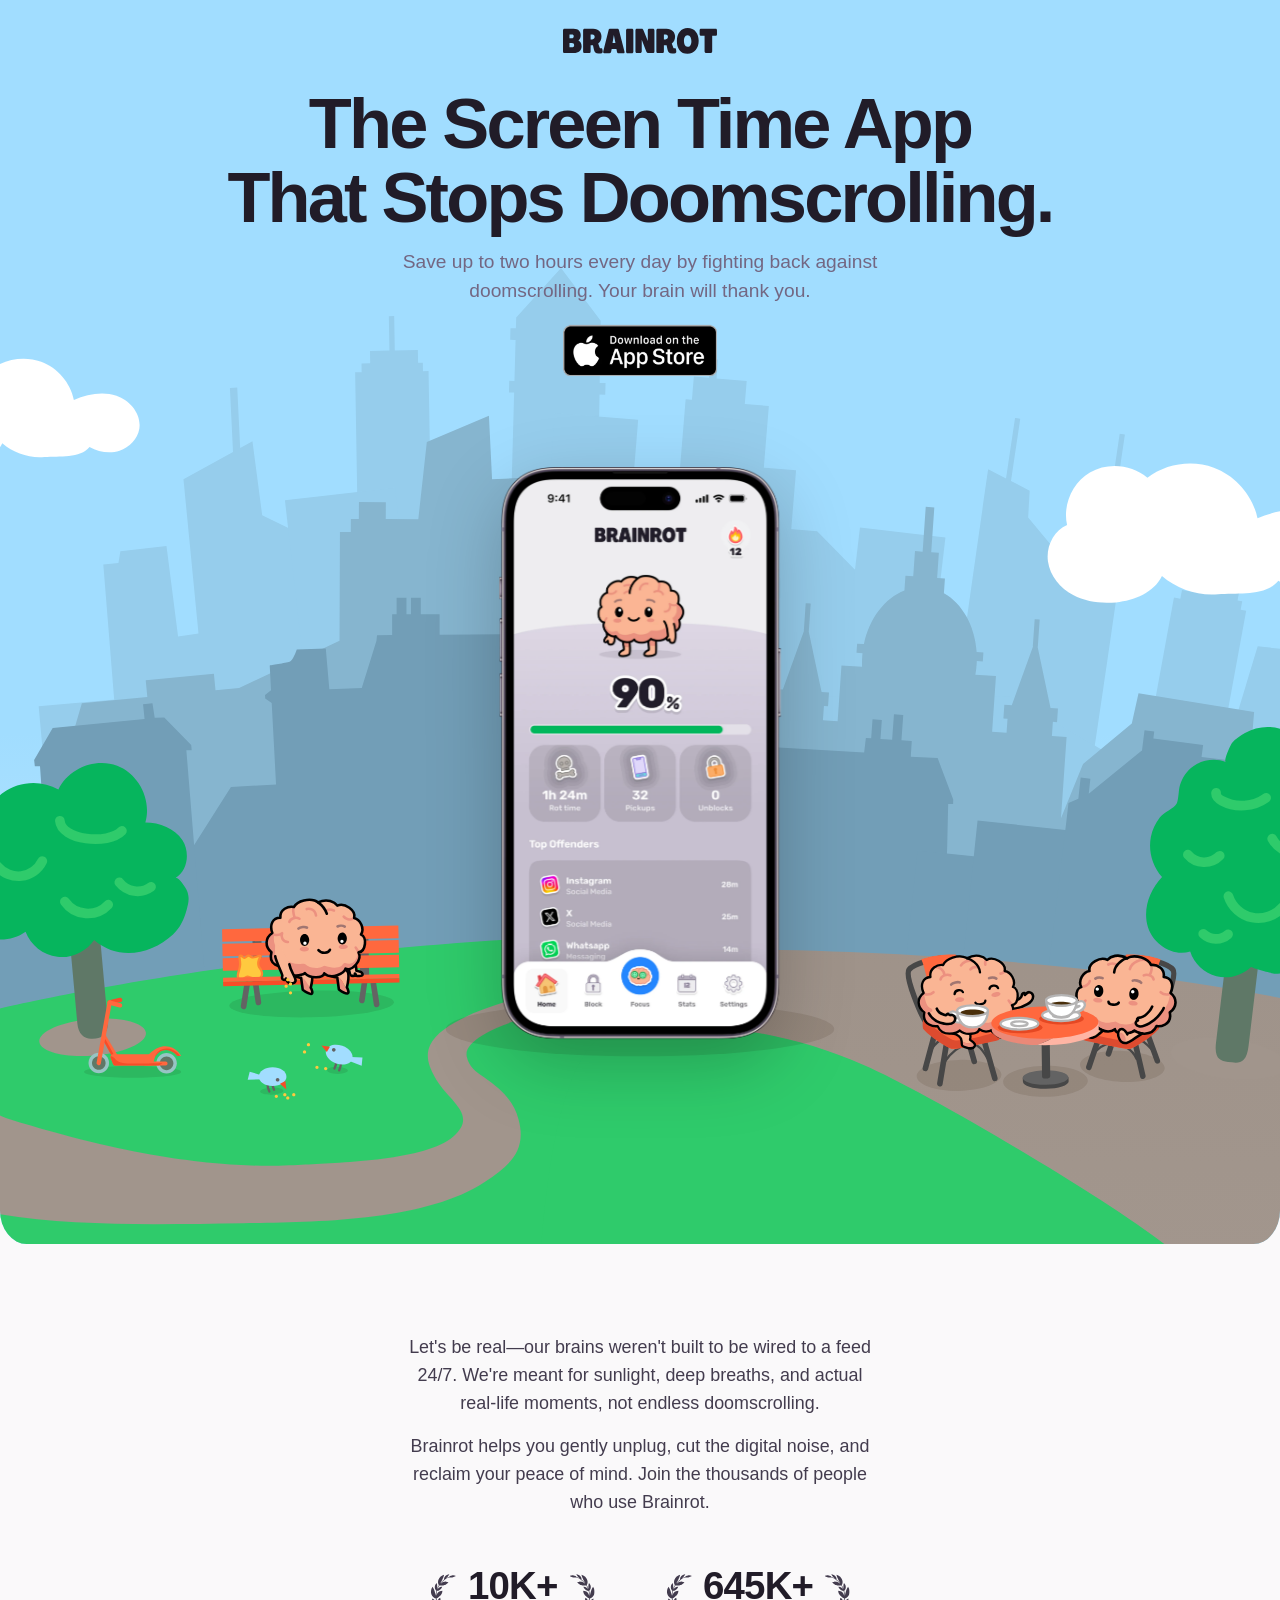
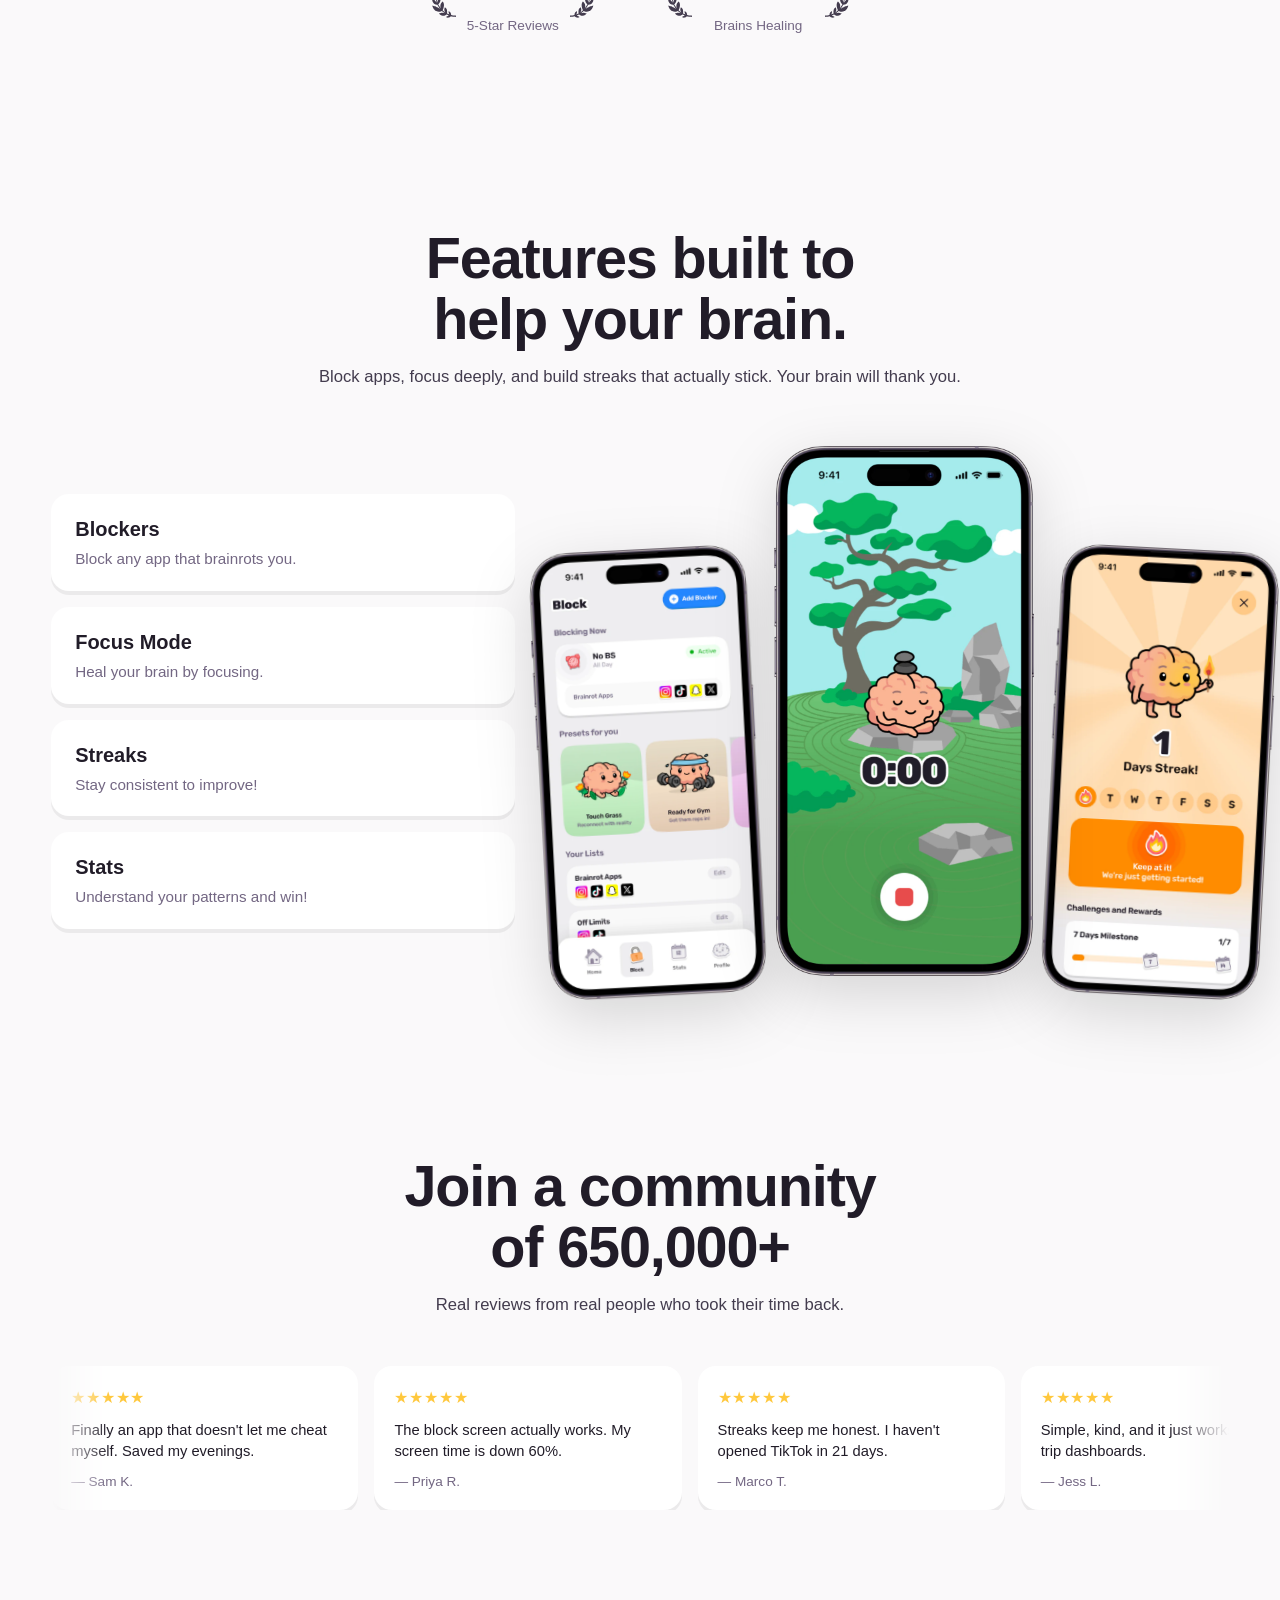
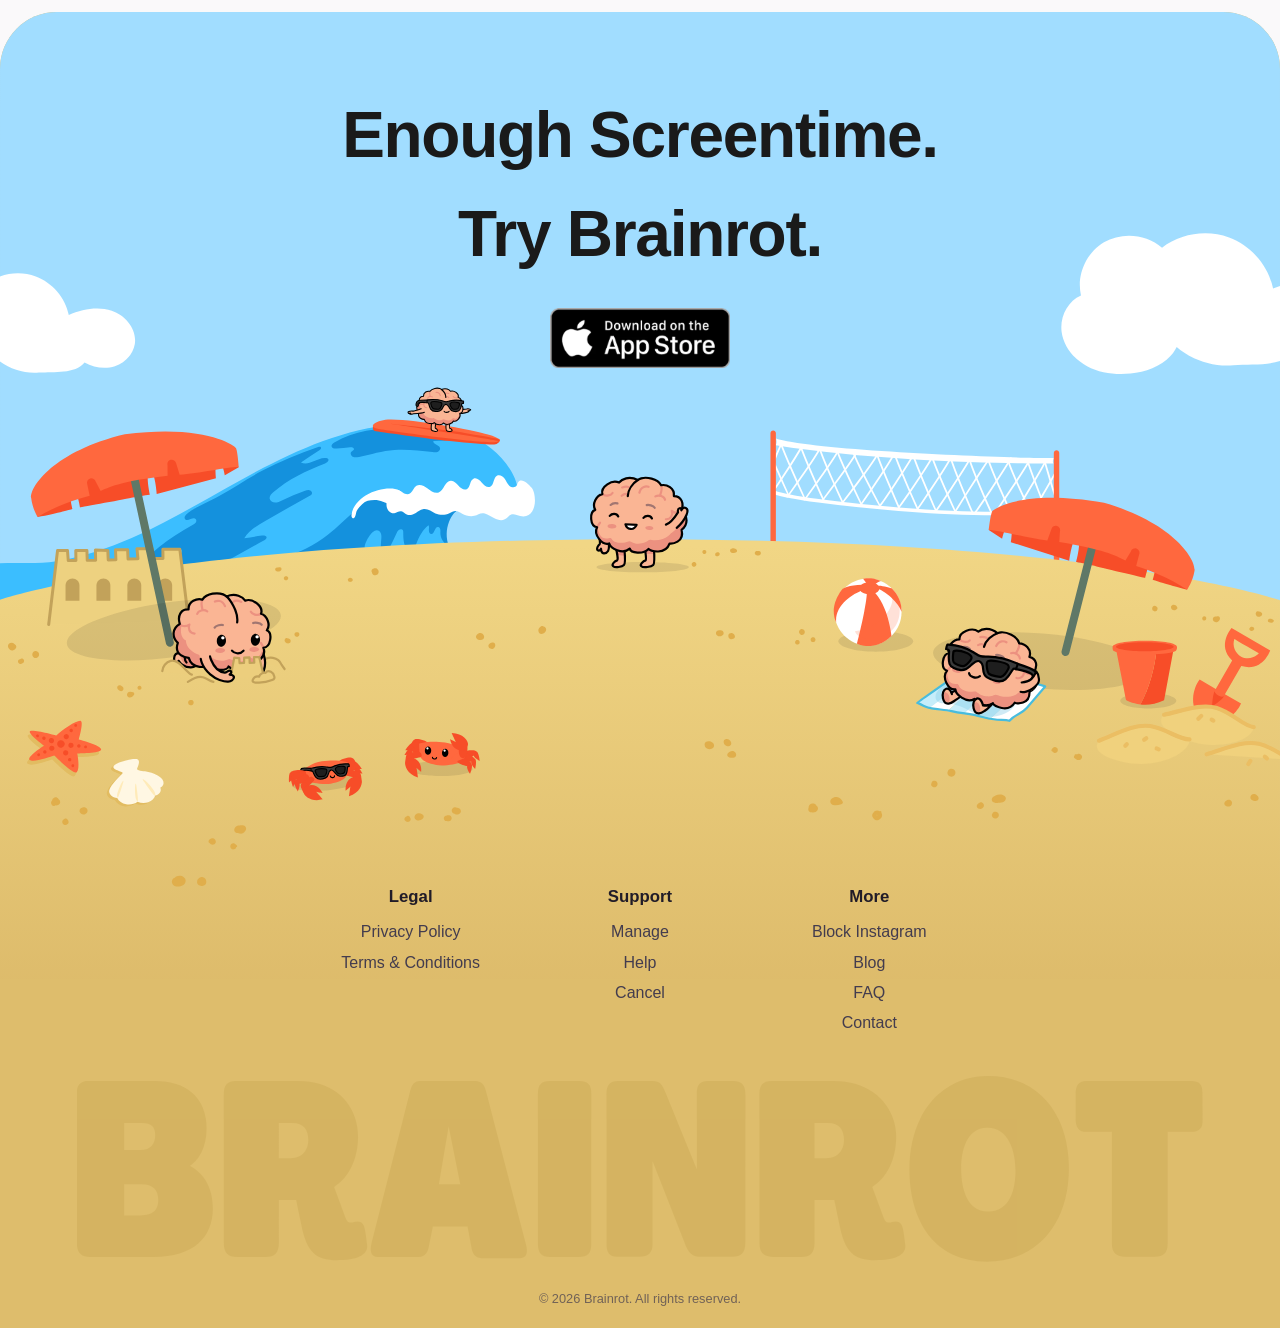
==== index.htm @ 8462e692 "Initial commit: thebrainrotapp.com static site Co-Authored-By: Claude Opus 5.5 <noreply@anthropic.co" ====
﻿<!DOCTYPE html>
<html lang="en">
<head>
    <meta charset="UTF-8">
    <meta name="viewport" content="width=device-width, initial-scale=1.0">
    <title>Brainrot: Screen Time App &amp; App Blocker for iPhone</title>
    <meta name="description" content="Brainrot is an iPhone screen time app and app blocker. Set schedules and daily limits for distracting apps, use focus timers, and stop doomscrolling.">
    <meta name="robots" content="index, follow, max-image-preview:large">

    <!-- favicon -->
    <link rel="icon" type="image/svg+xml" href="images/favicon.svg">
    <link rel="icon" type="image/png" sizes="96x96" href="images/favicon-96x96.png">
    <link rel="apple-touch-icon" href="images/apple-touch-icon.png">

    <!-- open graph / facebook -->
    <meta property="og:type" content="website">
    <meta property="og:url" content="https://thebrainrotapp.com/">
    <meta property="og:site_name" content="Brainrot">
    <meta property="og:title" content="Brainrot: Screen Time App &amp; App Blocker for iPhone">
    <meta property="og:description" content="Brainrot is an iPhone screen time app and app blocker. Set schedules and daily limits for distracting apps, use focus timers, and stop doomscrolling.">
    <meta property="og:image" content="https://thebrainrotapp.com/images/og-image.png">
    <meta property="og:image:width" content="1200">
    <meta property="og:image:height" content="630">
    <meta property="og:image:alt" content="Brainrot screen time app for iPhone">

    <!-- twitter -->
    <meta name="twitter:card" content="summary_large_image">
    <meta name="twitter:title" content="Brainrot: Screen Time App &amp; App Blocker for iPhone">
    <meta name="twitter:description" content="Brainrot is an iPhone screen time app and app blocker. Set schedules and daily limits for distracting apps, use focus timers, and stop doomscrolling.">
    <meta name="twitter:image" content="https://thebrainrotapp.com/images/og-image.png">
    <meta name="twitter:image:alt" content="Brainrot screen time app for iPhone">

    <!-- canonical url -->
    <link rel="canonical" href="index-1.htm">

    <!-- fonts -->
    <link rel="preconnect" href="https://fonts.googleapis.com">
    <link rel="preconnect" href="https://fonts.gstatic.com" crossorigin="">
    <link href="css2?family=Rubik:wght@400;500;600;700;800;900&display=swap" rel="stylesheet">

    <!-- stylesheet -->
    <link rel="stylesheet" href="home.css">

    <!-- structured data -->
    <script type="application/ld+json">
    {
        "@context": "https://schema.org",
        "@graph": [
            {
                "@type": "WebSite",
                "@id": "https://thebrainrotapp.com/#website",
                "url": "https://thebrainrotapp.com/",
                "name": "Brainrot",
                "alternateName": [
                    "Brainrot App",
                    "thebrainrotapp.com"
                ],
                "description": "Brainrot is an iPhone screen time app and app blocker. Set schedules and daily limits for distracting apps, use focus timers, and stop doomscrolling.",
                "publisher": {
                    "@id": "https://thebrainrotapp.com/#organization"
                }
            },
            {
                "@type": "Organization",
                "@id": "https://thebrainrotapp.com/#organization",
                "name": "Brainrot",
                "url": "https://thebrainrotapp.com/",
                "logo": {
                    "@type": "ImageObject",
                    "url": "https://thebrainrotapp.com/images/apple-touch-icon.png",
                    "width": 180,
                    "height": 180
                }
            }
        ]
    }
    </script>

    <!-- Meta Pixel Code -->
    <script>
        !function(f,b,e,v,n,t,s)
        {if(f.fbq)return;n=f.fbq=function(){n.callMethod?
        n.callMethod.apply(n,arguments):n.queue.push(arguments)};
        if(!f._fbq)f._fbq=n;n.push=n;n.loaded=!0;n.version='2.0';
        n.queue=[];t=b.createElement(e);t.async=!0;
        t.src=v;s=b.getElementsByTagName(e)[0];
        s.parentNode.insertBefore(t,s)}(window, document,'script',
        'https://connect.facebook.net/en_US/fbevents.js');
        fbq('init', '908641598390558');
        fbq('track', 'PageView');
    </script>
    <noscript><img height="1" width="1" style="display:none" src="tr?id=908641598390558&ev=PageView&noscript=1"></noscript>
    <!-- End Meta Pixel Code -->
</head>
<body>

    <!-- HERO -->
    <section class="hero">
        <picture class="hero-bg" aria-hidden="true">
            <source media="(max-width: 700px)" srcset="images/hero-scene-mobile.svg">
            <img src="images/hero-scene.svg" alt="">
        </picture>

        <nav class="site-nav">
            <a href="index-1.htm" class="brand" aria-label="Brainrot home">
                <img src="images/brainrot-logo.svg" alt="Brainrot">
            </a>
        </nav>

        <div class="hero-inner">
            <h1 class="hero-title">
                <span>The Screen Time App</span>
                <span>That Stops Doomscrolling.</span>
            </h1>
            <p class="hero-sub">Save up to two hours every day by fighting back against doomscrolling. Your brain will thank you.</p>
            <a href="https://apps.apple.com/us/app/brainrot-screen-time-control/id6744338972" class="hero-cta">
                <img src="images/app-store-badge.webp" alt="Download on the App Store">
            </a>
        </div>
        <img class="hero-phone" src="images/phone-hero.webp" width="1200" height="2443" loading="eager" fetchpriority="high" alt="Brainrot app showing a focus timer">
    </section>

    <!-- ABOUT + STATS -->
    <section class="about">
        <div class="about-copy reveal">
            <p>Let's be real&mdash;our brains weren't built to be wired to a feed 24/7. We're meant for sunlight, deep breaths, and actual real-life moments, not endless doomscrolling.</p>
            <p>Brainrot helps you gently unplug, cut the digital noise, and reclaim your peace of mind. Join the thousands of people who use Brainrot.</p>
        </div>
        <div class="stats reveal">
            <div class="stat">
                <div class="stat-num">10K+</div>
                <div class="stat-label">5-Star Reviews</div>
            </div>
            <div class="stat">
                <div class="stat-num">650K+</div>
                <div class="stat-label">Brains Healing</div>
            </div>
        </div>
    </section>

    <!-- FEATURES -->
    <section class="features">
        <div class="features-head reveal">
            <h2>Features built to<br>help your brain.</h2>
            <p>Block apps, focus deeply, and build streaks that actually stick. Your brain will thank you.</p>
        </div>

        <div class="features-body">
            <ul class="feature-list">
                <li class="feature-item reveal">
                    <h3>Blockers</h3>
                    <p>Block any app that brainrots you.</p>
                </li>
                <li class="feature-item reveal">
                    <h3>Focus Mode</h3>
                    <p>Heal your brain by focusing.</p>
                </li>
                <li class="feature-item reveal">
                    <h3>Streaks</h3>
                    <p>Stay consistent to improve!</p>
                </li>
                <li class="feature-item reveal">
                    <h3>Stats</h3>
                    <p>Understand your patterns and win!</p>
                </li>
            </ul>

            <div class="feature-phones reveal">
                <img class="phone phone-1" src="images/phone-feature-1.webp" width="660" height="1344" loading="lazy" decoding="async" fetchpriority="low" alt="Brainrot app blocker screen">
                <img class="phone phone-2" src="images/phone-feature-2.webp" width="780" height="1593" loading="lazy" decoding="async" fetchpriority="low" alt="Brainrot focus mode screen">
                <img class="phone phone-3" src="images/phone-feature-3.webp" width="660" height="1348" loading="lazy" decoding="async" fetchpriority="low" alt="Brainrot stats screen">
            </div>
        </div>
    </section>

    <!-- TESTIMONIALS -->
    <section class="testimonials">
        <div class="testimonials-head reveal">
            <h2>Join a community<br>of 650,000+</h2>
            <p>Real reviews from real people who took their time back.</p>
        </div>

        <div class="testimonials-row reveal">
            <div class="marquee-track">
                <div class="marquee-group">
                    <article class="review">
                        <div class="stars">★★★★★</div>
                        <p>Finally an app that doesn't let me cheat myself. Saved my evenings.</p>
                        <div class="reviewer">— Sam K.</div>
                    </article>
                    <article class="review">
                        <div class="stars">★★★★★</div>
                        <p>The block screen actually works. My screen time is down 60%.</p>
                        <div class="reviewer">— Priya R.</div>
                    </article>
                    <article class="review">
                        <div class="stars">★★★★★</div>
                        <p>Streaks keep me honest. I haven't opened TikTok in 21 days.</p>
                        <div class="reviewer">— Marco T.</div>
                    </article>
                    <article class="review">
                        <div class="stars">★★★★★</div>
                        <p>Simple, kind, and it just works. No guilt-trip dashboards.</p>
                        <div class="reviewer">— Jess L.</div>
                    </article>
                    <article class="review">
                        <div class="stars">★★★★★</div>
                        <p>My brain feels quieter. Worth every cent.</p>
                        <div class="reviewer">— Devon A.</div>
                    </article>
                </div>
            </div>
        </div>
    </section>

    <!-- CTA + FOOTER (overlaid on the beach) -->
    <section class="cta">
        <picture class="cta-bg" aria-hidden="true">
            <source media="(max-width: 700px)" srcset="images/beach-scene-mobile.svg">
            <img src="images/beach-scene.svg" alt="">
        </picture>

        <div class="cta-inner reveal">
            <h2><span>Enough Screentime.</span><span>Try Brainrot.</span></h2>
            <a href="https://apps.apple.com/us/app/brainrot-screen-time-control/id6744338972" class="cta-button">
                <img src="images/app-store-badge.webp" alt="Download on the App Store">
            </a>
        </div>

        <div class="footer-cols">
            <div class="footer-col">
                <h4>Legal</h4>
                <a href="privacy.html">Privacy Policy</a>
                <a href="terms.html">Terms &amp; Conditions</a>
            </div>
            <div class="footer-col">
                <h4>Support</h4>
                <a href="manage.html">Manage</a>
                <a href="help.html">Help</a>
                <a href="cancel.html">Cancel</a>
            </div>
            <div class="footer-col">
                <h4>More</h4>
                <a href="block-instagram-on-iphone.html">Block Instagram</a>
                <a href="blog.html">Blog</a>
                <a href="faq.html">FAQ</a>
                <a href="contact.html">Contact</a>
            </div>
        </div>

        <img class="cta-wordmark" src="images/brainrot-wordmark.svg" alt="Brainrot">
        <p class="copyright">&copy; 2026 Brainrot. All rights reserved.</p>
    </section>

    <script src="script.js"></script>
    <script async="" src="latest.js"></script>
    <script async="" src="auto-events.js"></script>
</body>
</html>
---- home.css ----
/* ---------- tokens ---------- */
:root {
    --brand-blue: #2486FF;
    --dark: #211C28;
    --gray-1: #EEEDF0;
    --gray-7: #8F859C;
    --gray-8: #736783;
    --gray-9: #433C4E;
    --gray-0: #FAF9FA;
    --white: #FFFFFF;
    --grass: #7BC85B;
    --cream: #FFF6E5;
    --sky: #90DFFF;

    --max: 1440px;
    --pad: clamp(20px, 4vw, 60px);
}

/* ---------- reset ---------- */
*,
*::before,
*::after { box-sizing: border-box; margin: 0; padding: 0; }

html { -webkit-text-size-adjust: 100%; }

html, body {
    width: 100%;
    overflow-x: clip;
    /* stop the rubber-band overscroll that exposes white/background above and below */
    overscroll-behavior: none;
}


/* solid sky-blue background — shows in both top and bottom overscroll */
html { background: #90DFFF; }

body {
    font-family: 'Rubik', -apple-system, BlinkMacSystemFont, 'Segoe UI', sans-serif;
    color: var(--dark);
    /* matches .about so the area showing through hero's rounded corners blends */
    background: var(--gray-0);
    line-height: 1.5;
    -webkit-font-smoothing: antialiased;
}

picture { display: block; }

img { display: block; max-width: 100%; height: auto; }
a { color: inherit; text-decoration: none; }
button { font: inherit; cursor: pointer; }

/* ---------- HERO ----------
   Desktop: aspect-ratio matches the scene SVG so the whole illustration
   is visible naturally. Content + phone sit in absolute layers on top.
   Mobile: media query below switches to flow stacking.
   The SVG has its own rounded bottom corners baked in (radius ~30/38px
   on the 1440x1556 source), so the .hero border-radius is matched in % so
   it scales with the viewport and aligns with the SVG curve — no blue ring. */
.hero {
    position: relative;
    width: 100%;
    aspect-ratio: 1440 / 1400;
    background: var(--sky);
    overflow: hidden;
    border-radius: 0 0 2.08% 2.08% / 0 0 2.71% 2.71%;
}

.hero-bg {
    position: absolute;
    inset: 0;
    pointer-events: none;
    user-select: none;
}
.hero-bg img {
    display: block;
    width: 100%;
    height: 100%;
    object-fit: cover;
    object-position: center bottom;
}

.site-nav {
    position: absolute;
    top: 0; left: 0; right: 0;
    z-index: 5;
    padding: clamp(1rem, 2.2vw, 2rem) var(--pad);
    display: flex;
    justify-content: center;
}

.brand { transition: opacity .2s; }
.brand:hover { opacity: .8; }
.brand img { height: clamp(18px, 2vw, 28px); width: auto; display: block; }

.hero-inner {
    position: absolute;
    top: 7%;
    left: 0;
    right: 0;
    z-index: 3;
    display: flex;
    flex-direction: column;
    align-items: center;
    text-align: center;
    padding: 0 1.5rem;
}

.hero-title {
    font-weight: 800;
    font-size: clamp(1.75rem, 5.5vw, 4.5rem);
    line-height: 1.05;
    letter-spacing: -0.04em;
    color: var(--dark);
}
.hero-title span { display: block; }

.hero-sub {
    margin-top: clamp(0.5rem, 1vw, 1rem);
    font-size: clamp(0.95rem, 1.5vw, 1.35rem);
    font-weight: 400;
    color: var(--gray-8);
    /* narrow enough that "...by fighting back" wraps before "doomscrolling" */
    max-width: min(32rem, calc(100vw - 2.5rem));
    overflow-wrap: anywhere;
    word-break: break-word;
}

.hero-cta {
    margin-top: clamp(0.75rem, 1.5vw, 1.5rem);
    display: inline-block;
    transition: transform .25s cubic-bezier(.34, 1.56, .64, 1);
}
.hero-cta:hover { transform: translateY(-3px) scale(1.04); }
.hero-cta:active { transform: translateY(-1px) scale(0.97); }
.hero-cta img { height: clamp(36px, 4vw, 56px); width: auto; display: block; }

/* Phone centered horizontally; bottom-anchored so its base sits on the
   shadow regardless of phone size. Shadow is 229px from the SVG bottom
   (out of 1556) → bottom: 229/1400 ≈ 16.4% of the cropped hero. */
.hero-phone {
    position: absolute;
    left: 50%;
    bottom: 16.4%;
    /* translateZ(0) + backface-visibility promote this to its own GPU layer so
       the drop-shadow is transformed (not re-rasterized) during pinch-zoom —
       without it mobile browsers flash/tear the SVG filter region as a hard box */
    transform: translateX(-50%) translateZ(0);
    backface-visibility: hidden;
    -webkit-backface-visibility: hidden;
    width: 22%;
    max-width: 380px;
    height: auto;
    z-index: 2;
    filter: drop-shadow(0 24px 36px rgba(0,0,0,0.22));
}

/* wordmark overlaid on beach scene (faded watermark behind footer links) */
.cta-wordmark {
    position: absolute;
    left: 50%;
    bottom: 5%;
    width: 88%;
    max-width: 1200px;
    transform: translateX(-50%);
    z-index: 2;
    pointer-events: none;
    user-select: none;
}

/* ---------- ABOUT + STATS ---------- */
.about {
    background: var(--gray-0);
    padding: clamp(3.5rem, 7vw, 6rem) var(--pad);
    text-align: center;
    color: var(--dark);
    position: relative;
}

.about-copy {
    max-width: 30rem;
    margin: 0 auto;
    font-size: clamp(1.1rem, 1.4vw, 1.3rem);
    font-weight: 400;
    line-height: 1.55;
    color: var(--gray-9);
}

.about-copy p + p {
    margin-top: 1rem;
}

.stats {
    display: flex;
    justify-content: center;
    gap: clamp(2.5rem, 6vw, 4.5rem);
    margin-top: 2.5rem;
}

.stat {
    position: relative;
    padding: 0 2.25rem;
}

/* laurel-wreath ornaments around each stat */
.stat::before,
.stat::after {
    content: "";
    position: absolute;
    top: 50%;
    width: 1.6rem;
    height: 2.75rem;
    background-image: url("images/laurel.svg");
    background-repeat: no-repeat;
    background-size: contain;
    background-position: center;
}
.stat::before {
    left: 0;
    transform: translateY(-50%);
}
.stat::after {
    right: 0;
    transform: translateY(-50%) scaleX(-1);
}

.stat-num {
    font-size: clamp(1.75rem, 3vw, 2.5rem);
    font-weight: 700;
    letter-spacing: -0.02em;
    color: var(--dark);
    /* keep digit widths constant so the JS count-up doesn't jitter */
    font-variant-numeric: tabular-nums;
}

.stat-label {
    font-size: 0.85rem;
    font-weight: 500;
    color: var(--gray-8);
    margin-top: 0.1rem;
}

/* ---------- FEATURES ---------- */
.features {
    background: var(--gray-0);
    padding: clamp(4rem, 8vw, 7rem) var(--pad);
}

.features-head {
    text-align: center;
    max-width: 48rem;
    margin: 0 auto 3.5rem;
}

.features-head h2 {
    font-size: clamp(2rem, 4.5vw, 3.75rem);
    font-weight: 800;
    line-height: 1.05;
    letter-spacing: -0.02em;
}

.features-head p {
    margin-top: 1rem;
    font-size: clamp(1rem, 1.3vw, 1.15rem);
    color: var(--gray-9);
}

.features-body {
    max-width: 1200px;
    margin: 0 auto;
    display: grid;
    grid-template-columns: 1fr 1.4fr;
    gap: clamp(2rem, 5vw, 4rem);
    align-items: center;
}

.feature-list {
    list-style: none;
    display: flex;
    flex-direction: column;
    gap: 1rem;
}

.feature-item {
    background: var(--white);
    border-radius: 18px;
    padding: 1.25rem 1.5rem;
    box-shadow: 0 4px 0 rgba(0,0,0,0.06);
    transition: transform .2s, box-shadow .2s;
}
.feature-item:hover {
    transform: translateY(-4px);
    box-shadow: 0 9px 0 rgba(0,0,0,0.08);
}

.feature-item h3 {
    font-size: 1.25rem;
    font-weight: 700;
    color: var(--dark);
}

.feature-item p {
    margin-top: 0.25rem;
    color: var(--gray-8);
    font-size: 0.95rem;
}

.feature-phones {
    position: relative;
    display: flex;
    justify-content: center;
    align-items: flex-end;
    gap: 1rem;
}

.feature-phones .phone {
    width: clamp(110px, 18vw, 220px);
    height: auto;
    filter: drop-shadow(0 18px 30px rgba(0,0,0,0.15));
}

.feature-phones .phone-1 {
    z-index: 2;
    transform: translateY(20px) rotate(-3deg);
}
.feature-phones .phone-2 {
    z-index: 3;
    width: clamp(140px, 22vw, 260px);
}
.feature-phones .phone-3 {
    z-index: 2;
    transform: translateY(20px) rotate(3deg);
}

/* ---------- TESTIMONIALS ---------- */
.testimonials {
    background: var(--gray-0);
    padding: clamp(3rem, 6vw, 5rem) var(--pad) clamp(4rem, 8vw, 7rem);
}

.testimonials-head {
    text-align: center;
    max-width: 48rem;
    margin: 0 auto 3rem;
}

.testimonials-head h2 {
    font-size: clamp(2rem, 4.5vw, 3.75rem);
    font-weight: 800;
    line-height: 1.05;
    letter-spacing: -0.02em;
}

.testimonials-head p {
    margin-top: 1rem;
    color: var(--gray-9);
    font-size: clamp(1rem, 1.3vw, 1.15rem);
}

/* Reviews scroll in an infinite marquee. The track holds two identical
   groups (the second is cloned by script.js) and slides -50% per loop,
   which equals exactly one group width — a seamless wrap. Without JS
   there's no clone and no animation: a static row, edges faded. */
.testimonials-row {
    max-width: 1300px;
    margin: 0 auto;
    overflow: hidden;
    -webkit-mask-image: linear-gradient(90deg, transparent, #000 5%, #000 95%, transparent);
    mask-image: linear-gradient(90deg, transparent, #000 5%, #000 95%, transparent);
}

.marquee-track {
    display: flex;
    width: max-content;
}
.js .marquee-track { animation: marquee 45s linear infinite; }
.testimonials-row:hover .marquee-track { animation-play-state: paused; }

.marquee-group {
    display: flex;
    gap: 1rem;
    padding-right: 1rem; /* keeps card spacing consistent across the loop seam */
}

@keyframes marquee {
    to { transform: translateX(-50%); }
}

.review {
    background: var(--white);
    border-radius: 18px;
    padding: 1.25rem 1.25rem 1.1rem;
    box-shadow: 0 4px 0 rgba(0,0,0,0.06);
    display: flex;
    flex-direction: column;
    gap: 0.6rem;
    flex: 0 0 clamp(240px, 24vw, 320px);
    overflow-wrap: anywhere;
    transition: transform .2s, box-shadow .2s;
}
.review:hover {
    transform: translateY(-4px);
    box-shadow: 0 9px 0 rgba(0,0,0,0.08);
}

.stars {
    color: #FFC83D;
    font-size: 1rem;
    letter-spacing: 0.05em;
}

.review p {
    color: var(--dark);
    font-size: 0.92rem;
    line-height: 1.45;
    flex: 1;
}

.reviewer {
    font-size: 0.85rem;
    color: var(--gray-8);
    font-weight: 500;
}

/* ---------- CTA + FOOTER (overlaid on beach) ----------
   The beach-scene.svg is 1440x2458 — too tall. We crop only the BOTTOM
   half by using a shorter aspect-ratio + object-position: top.
   The SVG has rounded top corners baked in (radius ~64px on 1440 wide),
   so the .cta border-radius matches in % to align cleanly with the SVG. */
.cta {
    position: relative;
    width: 100%;
    aspect-ratio: 1440 / 1480;
    overflow: hidden;
    background: var(--gray-0);
    border-radius: 4.44% 4.44% 0 0 / 4.32% 4.32% 0 0;
}

.cta-bg {
    position: absolute;
    inset: 0;
    pointer-events: none;
    user-select: none;
}
.cta-bg img {
    display: block;
    width: 100%;
    height: 100%;
    object-fit: cover;
    object-position: center top;
}

.cta-inner {
    position: absolute;
    inset: 0;
    z-index: 2;
    display: flex;
    flex-direction: column;
    align-items: center;
    text-align: center;
    padding-top: clamp(3rem, 7vw, 6rem);
}

.cta-inner h2 {
    font-size: clamp(2rem, 5vw, 4rem);
    font-weight: 800;
    line-height: 1.05;
    letter-spacing: -0.02em;
    color: #1a1a1a;
}
.cta-inner h2 span { display: block; }
.cta-inner h2 span + span { margin-top: 0.5em; }

.cta-button {
    margin-top: 2.5rem;
    display: inline-block;
    transition: transform .25s cubic-bezier(.34, 1.56, .64, 1);
}
.cta-button:hover { transform: translateY(-3px) scale(1.04); }
.cta-button:active { transform: translateY(-1px) scale(0.97); }
.cta-button img { height: 60px; width: auto; }

/* ---------- FOOTER LINKS OVERLAID ON BEACH ---------- */
.footer-cols {
    position: absolute;
    z-index: 3;
    left: 50%;
    bottom: 22%;
    transform: translateX(-50%);
    display: grid;
    grid-template-columns: repeat(3, minmax(140px, 1fr));
    gap: clamp(1.5rem, 4vw, 3rem);
    width: 92%;
    max-width: 640px;
    text-align: center;
    justify-items: center;
}

.footer-col h4 {
    font-size: 1.05rem;
    font-weight: 800;
    color: var(--dark);
    margin-bottom: 0.5rem;
}

.footer-col a {
    display: block;
    color: var(--gray-9);
    font-size: 1rem;
    padding: 0.2rem 0;
    transition: color .15s;
}
.footer-col a:hover { color: var(--dark); }

.copyright {
    position: absolute;
    z-index: 3;
    left: 0;
    right: 0;
    bottom: 1.25rem;
    text-align: center;
    color: var(--gray-9);
    font-size: 0.8rem;
    opacity: 0.7;
}

/* ---------- RESPONSIVE ---------- */
@media (max-width: 700px) {
    /* mobile uses hero-scene-mobile.svg (390x962). Match its aspect so the
       scene shows fully without cropping. Phone is positioned absolutely
       over the SVG's shadow at (195, 854) → left 50%, bottom 11.2%. */
    .hero {
        aspect-ratio: 390 / 962;
        min-height: 0;
        max-height: none;
        padding: 0;
        border-radius: 0 0 5% 5% / 0 0 2% 2%;
    }

    /* mobile-specific sizing: scale steeper with viewport for proper proportion */
    .site-nav { padding: clamp(1.75rem, 8vw, 3rem) var(--pad) 0; }
    .brand img { height: clamp(22px, 5.5vw, 32px); }

    .hero-inner {
        position: absolute;
        top: clamp(5.75rem, 23vw, 8.5rem);
        left: 0;
        right: 0;
        padding: 0 1.25rem;
    }

    .hero-title {
        font-size: clamp(1.3rem, 6.8vw, 2.25rem);
        line-height: 1.1;
    }
    .hero-title span + span { margin-top: 0.05em; }

    .hero-sub {
        font-size: clamp(0.9rem, 3.6vw, 1.2rem);
        line-height: 1.4;
        margin-top: clamp(1rem, 5vw, 1.75rem);
        max-width: 100%;
    }

    .hero-cta {
        margin-top: clamp(1.5rem, 6.5vw, 2.25rem);
    }
    .hero-cta img { height: clamp(46px, 12.5vw, 56px); }

    .hero-phone {
        position: absolute;
        top: auto;
        left: 50%;
        bottom: 11.2%;
        /* keep the GPU-layer promotion (see base rule) — this transform
           overrides the base one, so translateZ(0) must be repeated here */
        transform: translateX(-50%) translateZ(0);
        margin: 0;
        width: 62%;
        min-width: 0;
        max-width: none;
        z-index: 2;
    }

    .features-body {
        grid-template-columns: 1fr;
        gap: 2.5rem;
    }

    .feature-phones .phone { width: 28vw; }
    .feature-phones .phone-2 { width: 34vw; }

    .review { flex-basis: min(72vw, 280px); }

    /* mobile CTA: the new beach-scene-mobile.svg is 390x1133, already
       framed for the device width — no zoom, no shifting needed. Section
       aspect matches the SVG so it fills naturally. */
    .cta {
        aspect-ratio: 390 / 1133;
        padding: 4rem 1.5rem 1rem;
        display: flex;
        flex-direction: column;
        align-items: center;
        text-align: center;
        min-height: 0;
        border-radius: 28px 28px 0 0;
    }
    .cta-bg img {
        width: 100%;
        height: 100%;
        max-width: none;
        position: static;
        object-fit: cover;
        object-position: center;
        transform: none;
    }

    .cta-inner {
        position: static;
        padding-top: 0;
    }

    /* footer cols sit ABOVE the crabs (tune `top` to slide up/down).
       Wordmark + copyright are pinned to the bottom (below the crabs). */
    .footer-cols {
        position: absolute;
        top: 62%;
        left: 50%;
        transform: translateX(-50%);
        grid-template-columns: 1fr 1fr 1fr;
        gap: 0.5rem 1rem;
        margin-top: 0;
        text-align: left;
        justify-items: start;
        width: 92%;
        max-width: 520px;
    }
    .footer-col {
        text-align: left;
    }
    .footer-col h4 {
        font-size: 1.1rem;
        margin-bottom: 0.6rem;
    }
    .footer-col a {
        font-size: 1rem;
        padding: 0.3rem 0;
    }

    .cta-wordmark {
        position: absolute;
        bottom: 3.5%;
        left: 50%;
        transform: translateX(-50%);
        margin: 0;
        padding: 0 1.5rem;
        width: 100%;
    }
    .copyright {
        position: absolute;
        bottom: 1.25%;
        left: 0;
        right: 0;
        margin: 0;
    }
}

@media (max-width: 560px) {
    /* hero stays controlled by the 700px breakpoint above — no overrides here.
       Sizes scale proportionally via clamp() at all widths. */

    .stats { gap: 2rem; }

    .feature-phones { gap: 0.5rem; }
    .feature-phones .phone { width: 30vw; }
    .feature-phones .phone-2 { width: 36vw; }

    .cta-inner h2 { font-size: 2.2rem; }

    .footer-cols {
        grid-template-columns: 1fr 1fr 1fr;
        gap: 1rem;
        text-align: center;
    }
}

@media (max-width: 480px) {
    .hero-title {
        font-size: clamp(1.4rem, 8vw, 2.4rem);
        line-height: 1.08;
    }

    .hero-sub {
        margin-top: clamp(0.75rem, 3.5vw, 1rem);
    }

    .hero-cta {
        margin-top: clamp(1rem, 4.5vw, 1.25rem);
    }

    .hero-phone { width: 59%; }
}

/* ---------- MOTION ----------
   All entrance/float effects animate the standalone `translate` property,
   never `transform` — the phones and CTAs use `transform` for positioning
   (centering, rotation poses), and the two compose instead of clashing. */

/* hero entrance: copy is staggered while the phone begins immediately */
@keyframes rise-in {
    from { opacity: 0; translate: 0 22px; }
}
@keyframes hero-phone-in {
    from { opacity: 0; translate: 0 70px; }
}

@media (prefers-reduced-motion: no-preference) {
    .hero-title { animation: rise-in .7s cubic-bezier(.22, 1, .36, 1) both; }
    .hero-sub   { animation: rise-in .7s cubic-bezier(.22, 1, .36, 1) .12s both; }
    .hero-cta   { animation: rise-in .7s cubic-bezier(.22, 1, .36, 1) .24s both; }
    .hero-phone { animation: hero-phone-in .7s cubic-bezier(.22, 1, .36, 1) both; }

    /* feature phones bob gently, out of phase so they feel independent */
    .feature-phones .phone { animation: float 5.5s ease-in-out infinite; }
    .feature-phones .phone-1 { animation-delay: .9s; }
    .feature-phones .phone-3 { animation-delay: 1.8s; }
}

@keyframes float {
    0%, 100% { translate: 0 0; }
    50%      { translate: 0 -10px; }
}

/* scroll reveal: elements with .reveal fade/slide in when they enter the
   viewport (script.js adds .is-visible). Hidden state only applies under
   html.js, so content stays visible if scripts don't run. transform and
   box-shadow are included in the transition list because this rule outranks
   the per-element ones (.feature-item, .review) and would otherwise kill
   their hover transitions. */
.js .reveal {
    opacity: 0;
    translate: 0 26px;
    transition:
        opacity .7s ease var(--reveal-delay, 0s),
        translate .7s cubic-bezier(.22, 1, .36, 1) var(--reveal-delay, 0s),
        transform .2s,
        box-shadow .2s;
}
.js .reveal.is-visible {
    opacity: 1;
    translate: none;
}

/* stagger the feature cards; phones land just after the list */
.feature-list .feature-item:nth-child(2) { --reveal-delay: .08s; }
.feature-list .feature-item:nth-child(3) { --reveal-delay: .16s; }
.feature-list .feature-item:nth-child(4) { --reveal-delay: .24s; }
.feature-phones.reveal { --reveal-delay: .15s; }

@media (prefers-reduced-motion: reduce) {
    .js .reveal {
        opacity: 1;
        translate: none;
        transition: transform .2s, box-shadow .2s;
    }
    .js .marquee-track { animation: none; }
}
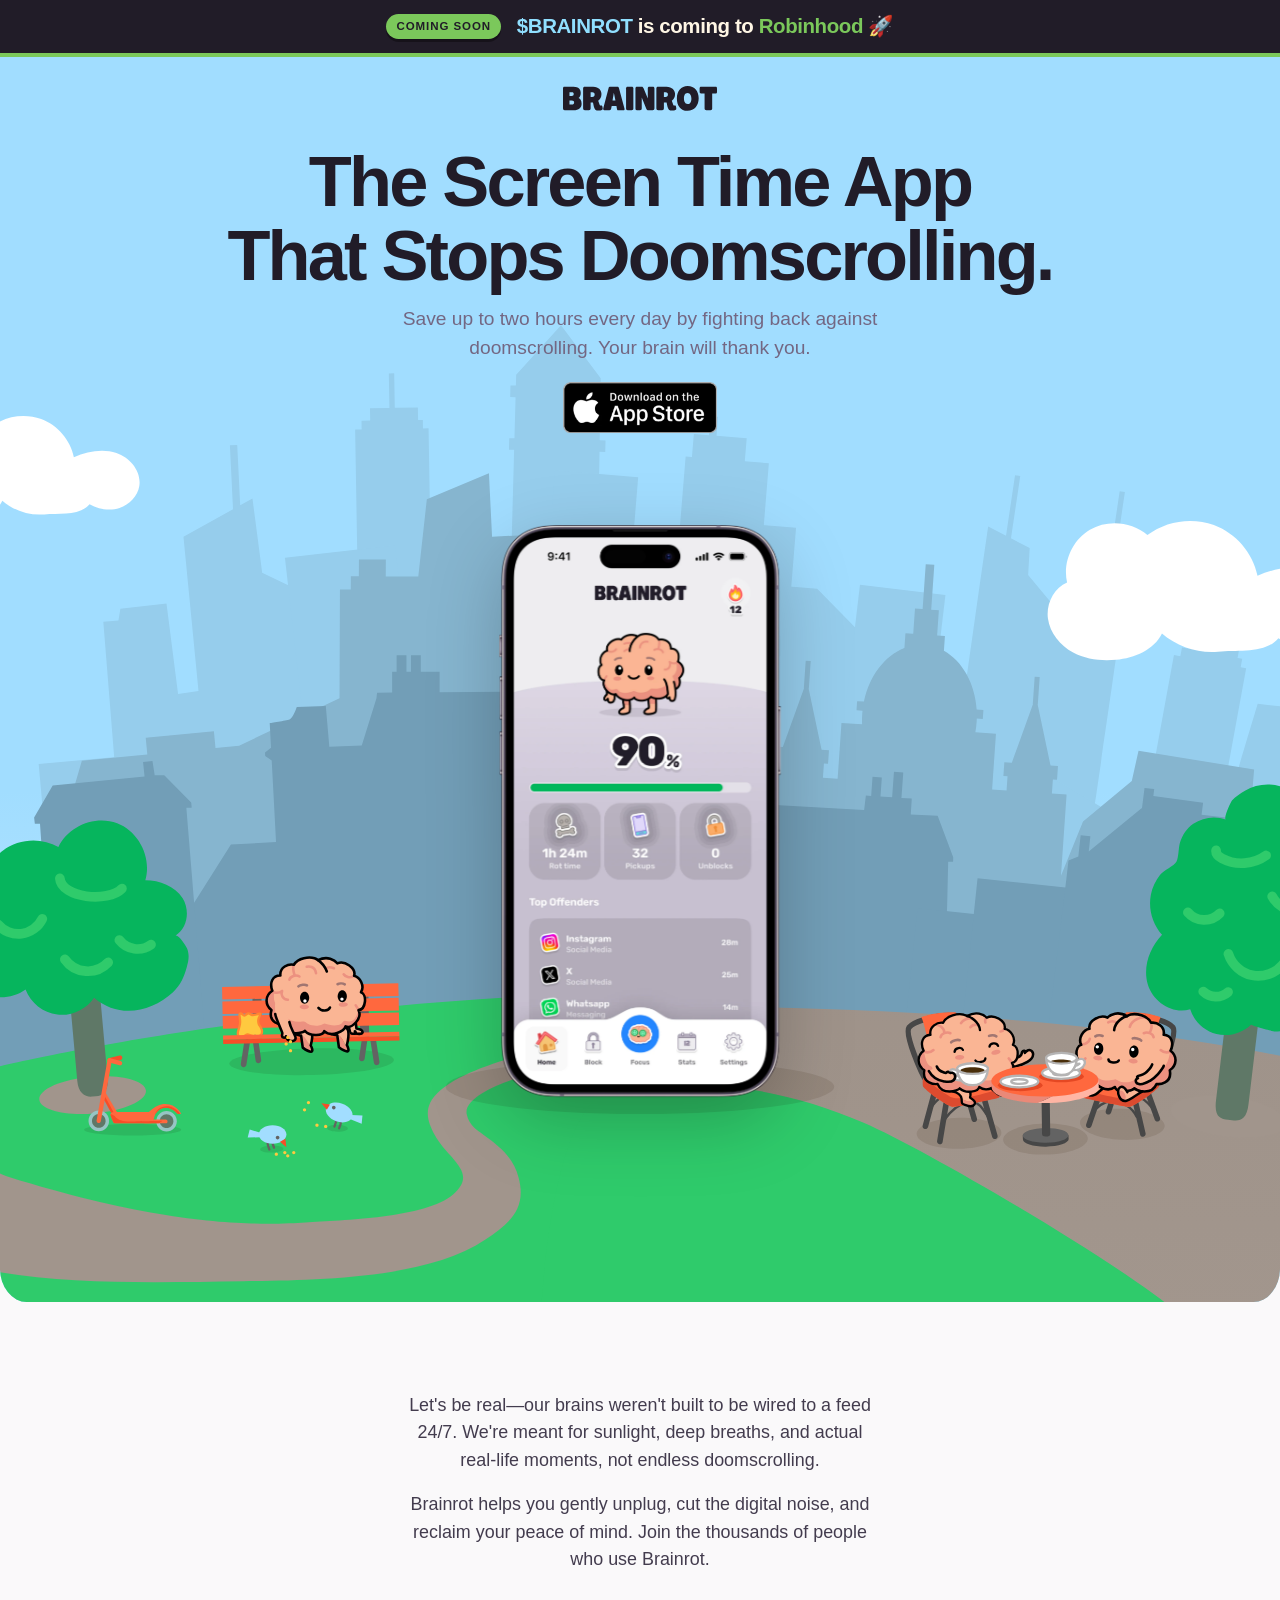
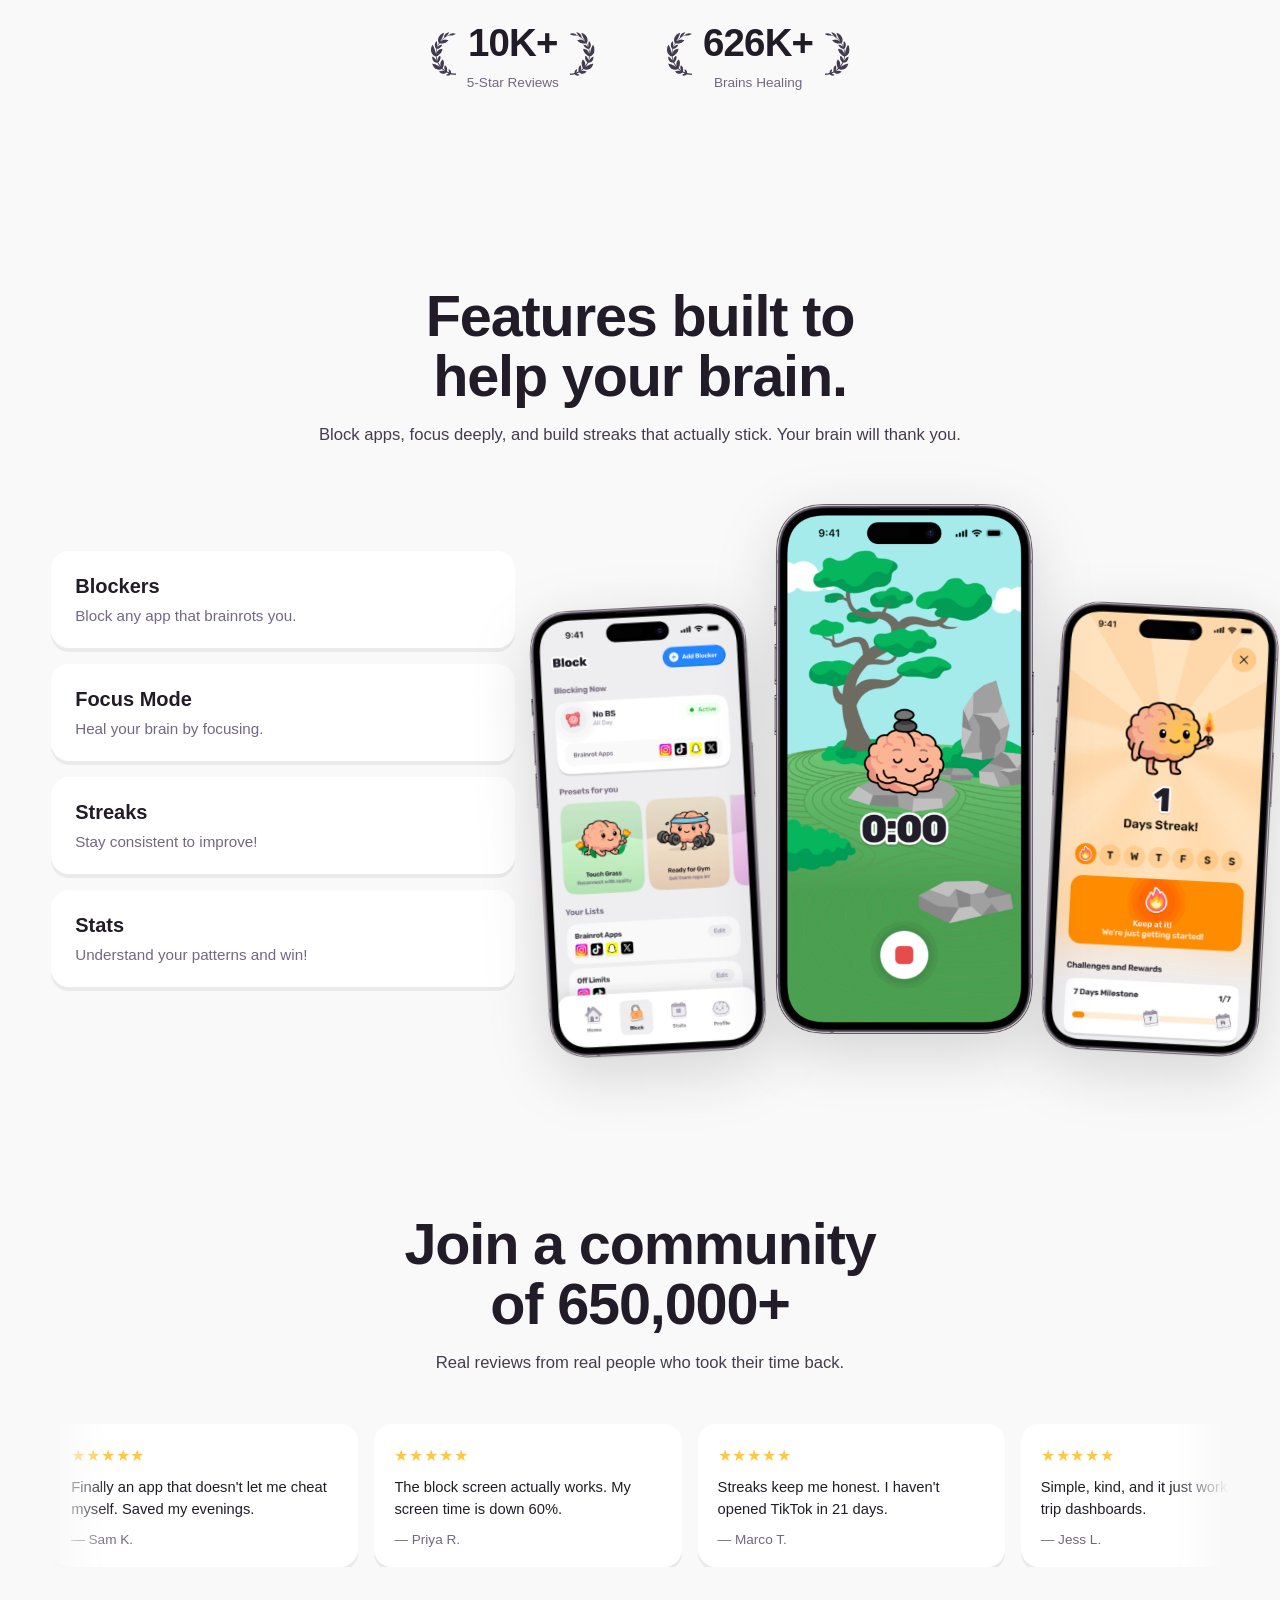
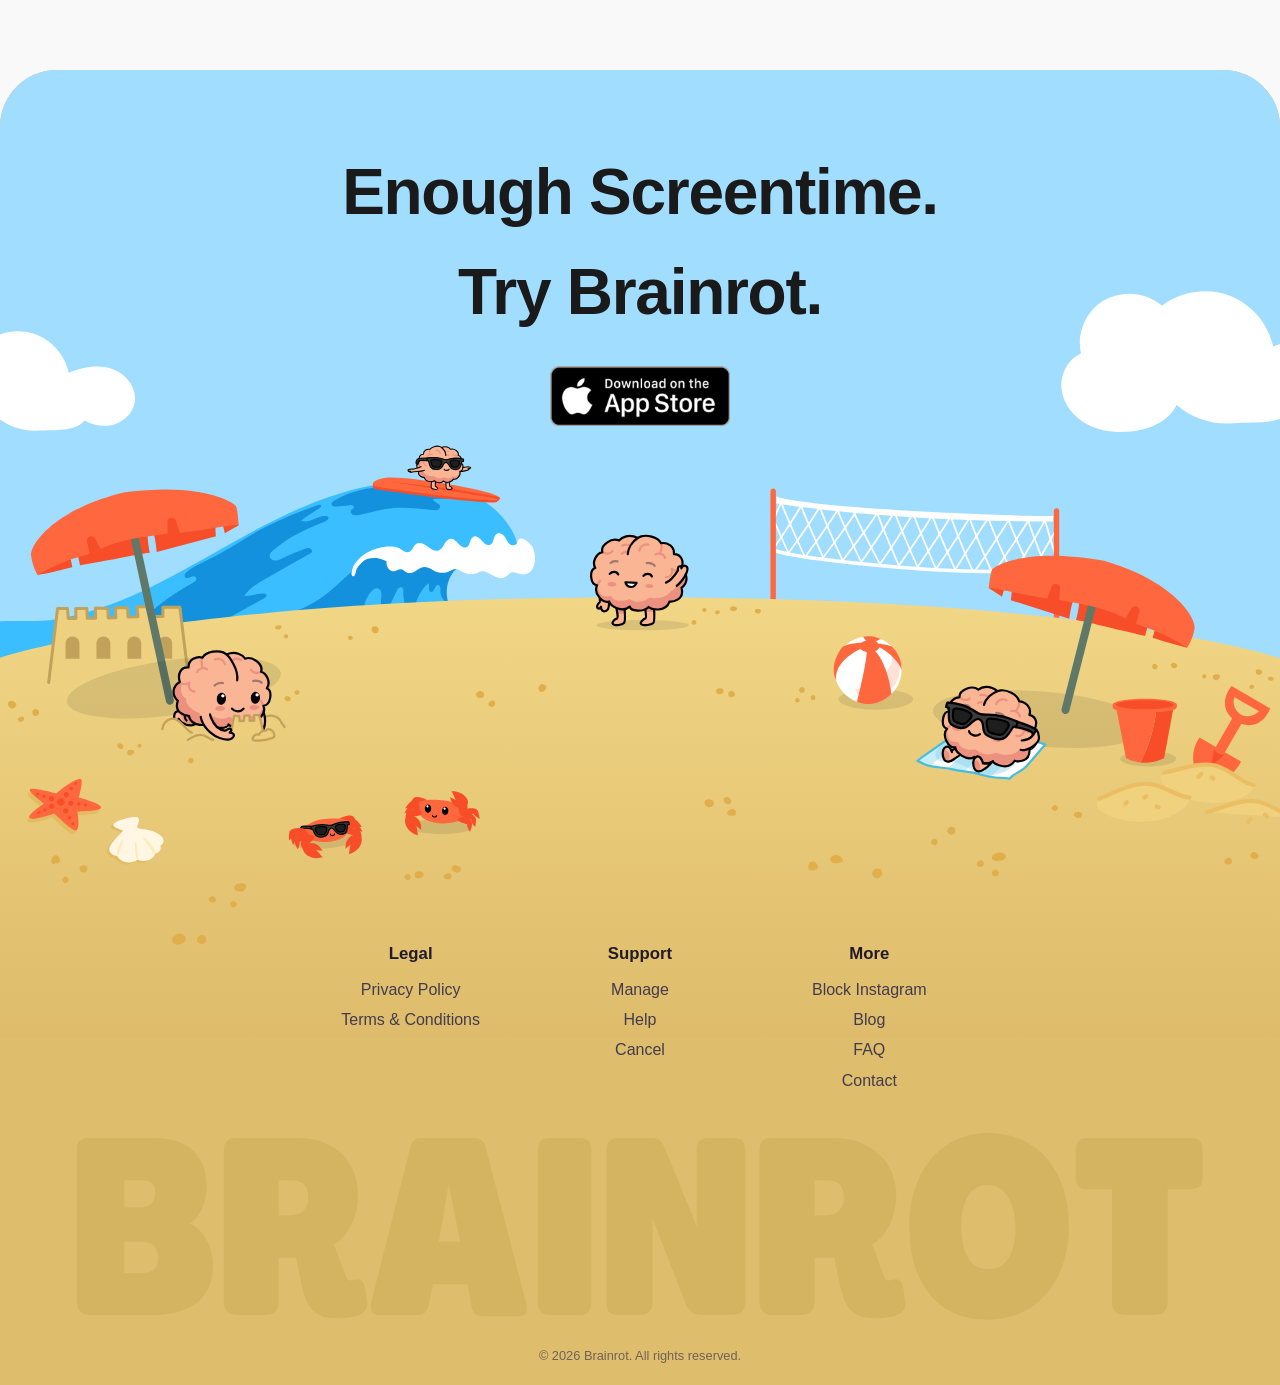
==== commit 85c7290a: "Add $BRAINROT coming to Robinhood banner Co-Authored-By: Claude Opus 5.5 <noreply@anthropic.com>" ====
--- a/index.htm
+++ b/index.htm
@@ -94,6 +94,12 @@
 </head>
 <body>
 
+    <!-- ROBINHOOD ANNOUNCEMENT -->
+    <div class="rh-banner" role="banner">
+        <span class="rh-banner-pill">Coming soon</span>
+        <span class="rh-banner-text"><span class="rh-banner-ticker">$BRAINROT</span> is coming to <span class="rh-banner-rh">Robinhood</span> 🚀</span>
+    </div>
+
     <!-- HERO -->
     <section class="hero">
         <picture class="hero-bg" aria-hidden="true">
--- a/home.css
+++ b/home.css
@@ -764,3 +764,49 @@
     }
     .js .marquee-track { animation: none; }
 }
+
+/* ── $BRAINROT x Robinhood announcement banner ── */
+.rh-banner {
+    position: relative;
+    z-index: 10;
+    background: var(--dark);
+    color: var(--cream);
+    font-family: 'Rubik', -apple-system, BlinkMacSystemFont, 'Segoe UI', sans-serif;
+    padding: clamp(0.6rem, 1.1vw, 0.9rem) var(--pad);
+    display: flex;
+    align-items: center;
+    justify-content: center;
+    gap: clamp(0.5rem, 1.2vw, 1rem);
+    flex-wrap: wrap;
+    text-align: center;
+    border-bottom: 4px solid var(--grass);
+}
+.rh-banner-pill {
+    display: inline-block;
+    background: var(--grass);
+    color: var(--dark);
+    font-weight: 800;
+    font-size: clamp(0.65rem, 0.9vw, 0.8rem);
+    letter-spacing: 0.08em;
+    text-transform: uppercase;
+    padding: 0.35em 0.9em;
+    border-radius: 999px;
+    box-shadow: 0 3px 0 rgba(0,0,0,0.35);
+    animation: rh-bounce 2.4s cubic-bezier(.34, 1.56, .64, 1) infinite;
+}
+.rh-banner-text {
+    font-weight: 800;
+    font-size: clamp(0.95rem, 1.6vw, 1.35rem);
+    letter-spacing: -0.02em;
+    line-height: 1.2;
+}
+.rh-banner-ticker { color: var(--sky); }
+.rh-banner-rh { color: var(--grass); }
+@keyframes rh-bounce {
+    0%, 70%, 100% { transform: translateY(0); }
+    80% { transform: translateY(-4px) scale(1.06); }
+    90% { transform: translateY(1px) scale(0.98); }
+}
+@media (prefers-reduced-motion: reduce) {
+    .rh-banner-pill { animation: none; }
+}
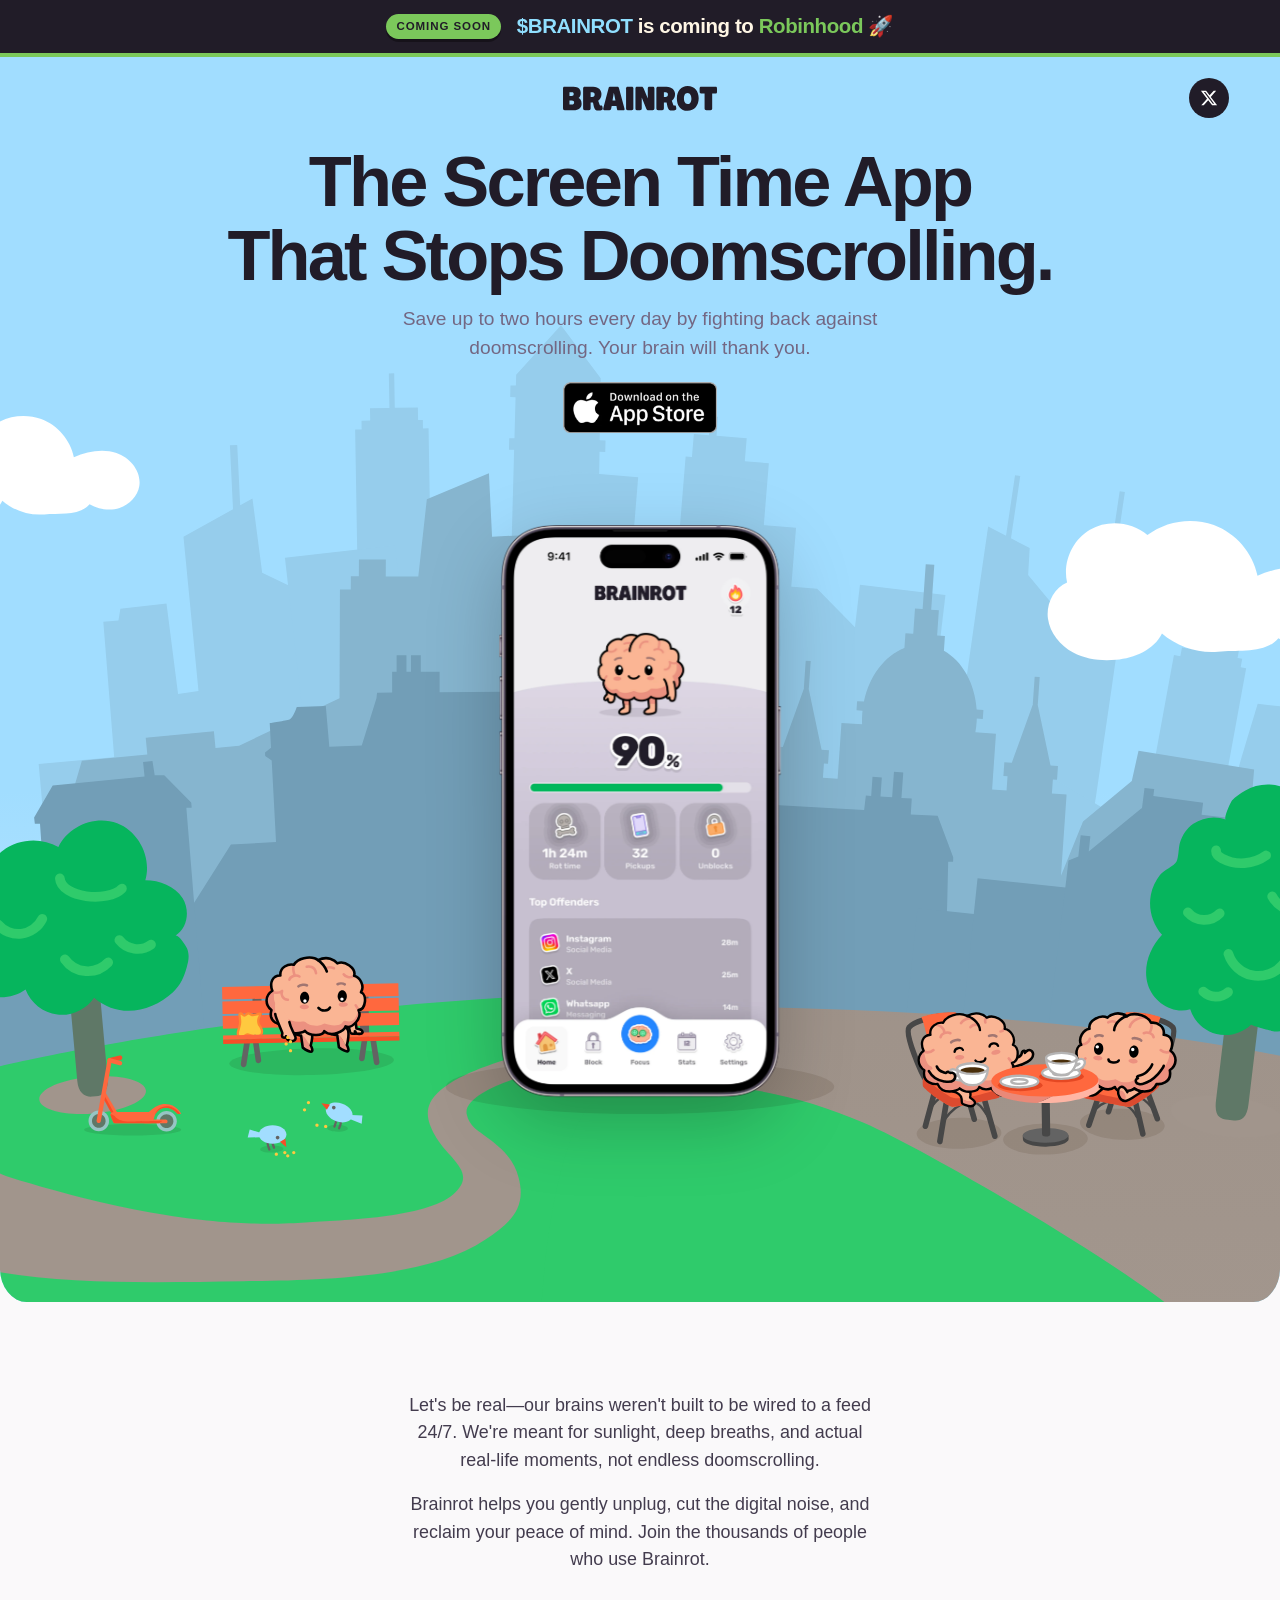
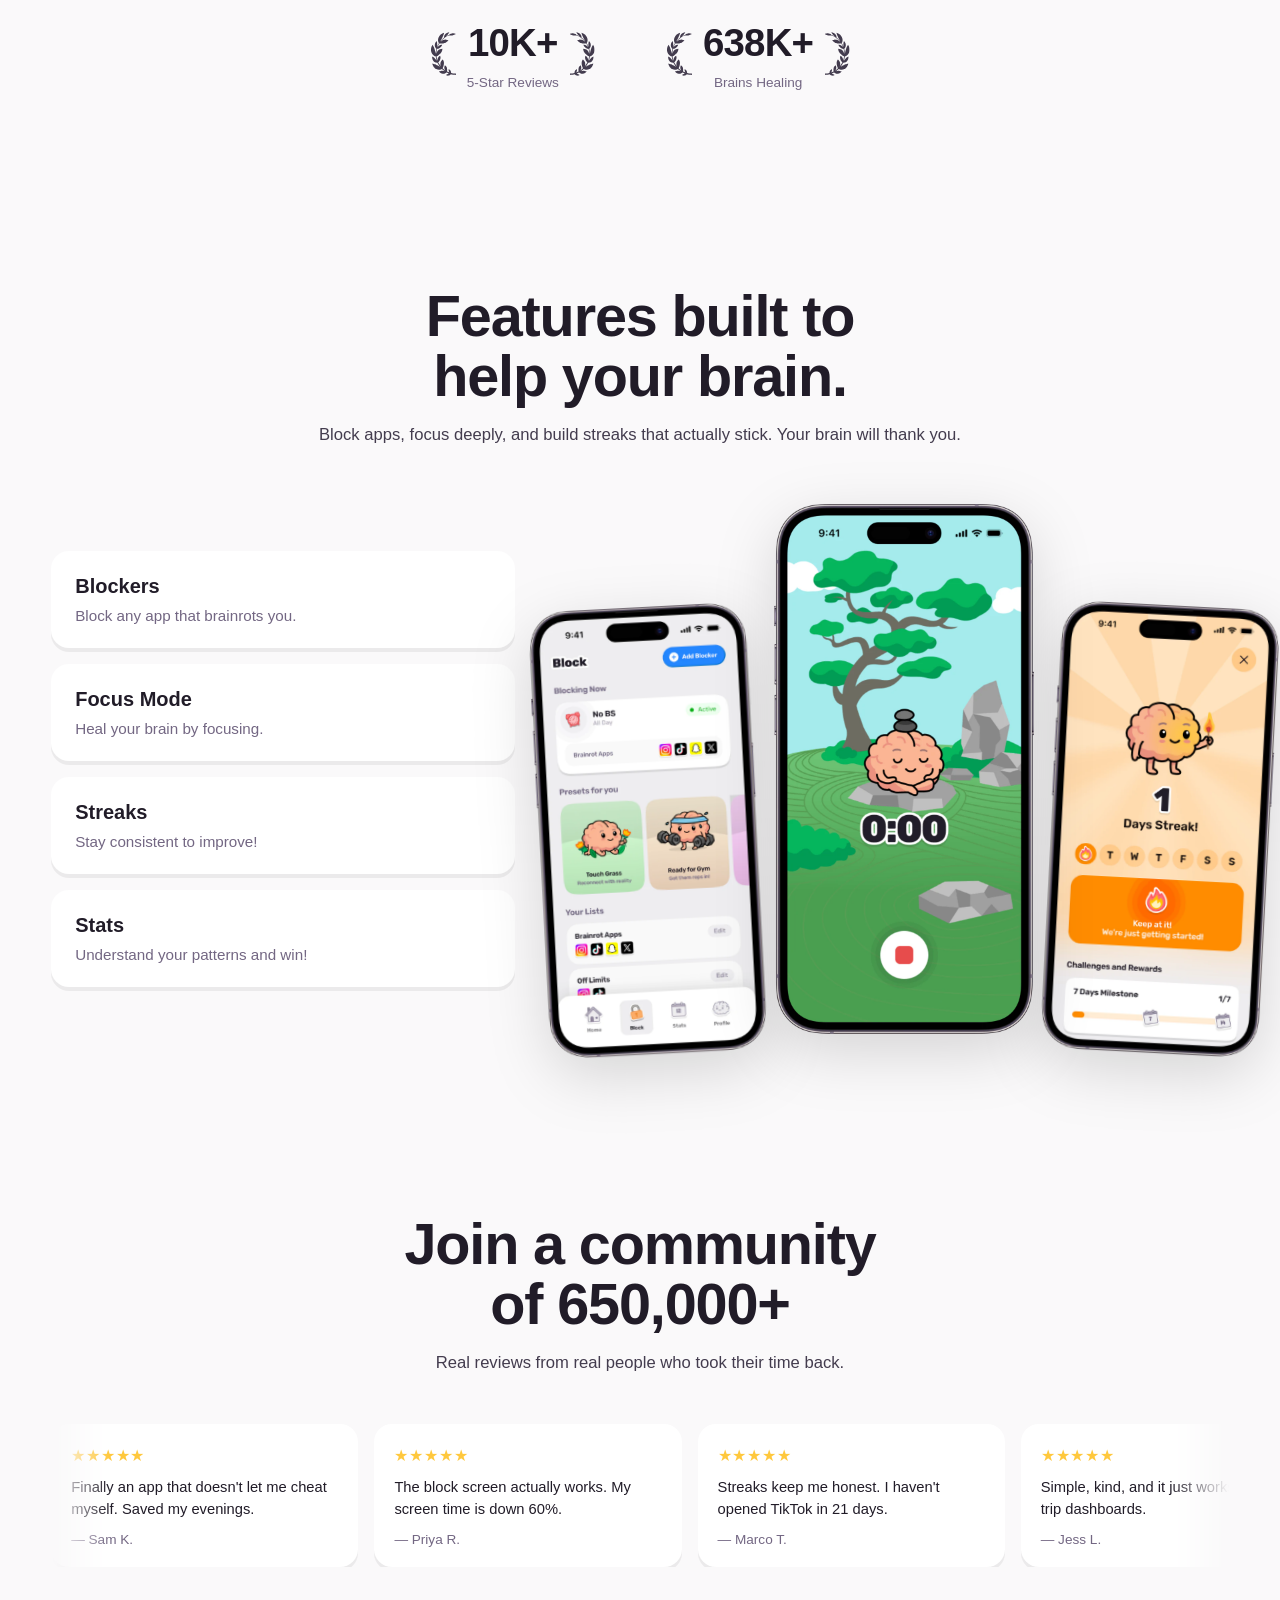
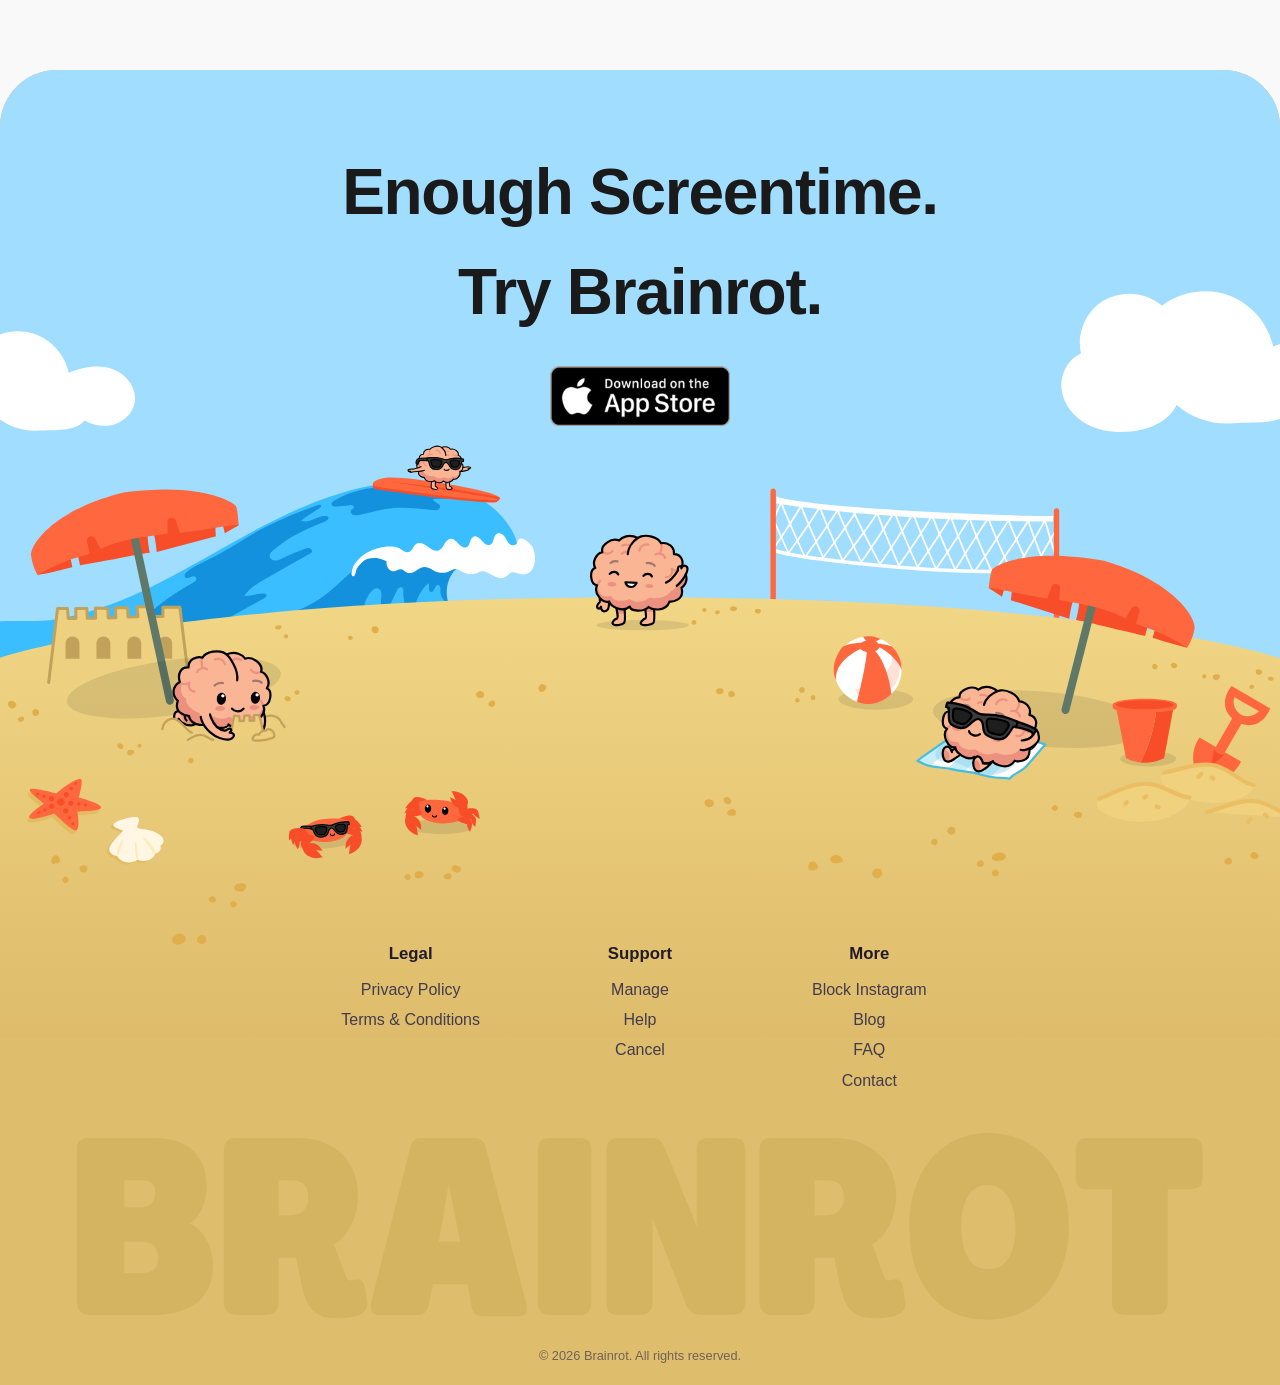
==== commit 799548be: "Add X link to homepage top nav Co-Authored-By: Claude Opus 5.5 <noreply@anthropic.com>" ====
--- a/index.htm
+++ b/index.htm
@@ -111,6 +111,9 @@
             <a href="index-1.htm" class="brand" aria-label="Brainrot home">
                 <img src="images/brainrot-logo.svg" alt="Brainrot">
             </a>
+            <a href="https://x.com/trybrainrot" class="nav-x" target="_blank" rel="noopener noreferrer" aria-label="Brainrot on X">
+                <svg viewBox="0 0 24 24" width="18" height="18" aria-hidden="true"><path fill="currentColor" d="M18.244 2.25h3.308l-7.227 8.26 8.502 11.24H16.17l-5.214-6.817L4.99 21.75H1.68l7.73-8.835L1.254 2.25H8.08l4.713 6.231zm-1.161 17.52h1.833L7.084 4.126H5.117z"/></svg>
+            </a>
         </nav>
 
         <div class="hero-inner">
--- a/home.css
+++ b/home.css
@@ -88,6 +88,23 @@
     justify-content: center;
 }
 
+.nav-x {
+    position: absolute;
+    right: var(--pad);
+    top: 50%;
+    transform: translateY(-50%);
+    display: flex;
+    align-items: center;
+    justify-content: center;
+    width: 40px;
+    height: 40px;
+    border-radius: 50%;
+    background: var(--dark);
+    color: var(--white);
+    transition: opacity .2s, transform .2s;
+}
+.nav-x:hover { opacity: .85; transform: translateY(-50%) scale(1.06); }
+
 .brand { transition: opacity .2s; }
 .brand:hover { opacity: .8; }
 .brand img { height: clamp(18px, 2vw, 28px); width: auto; display: block; }
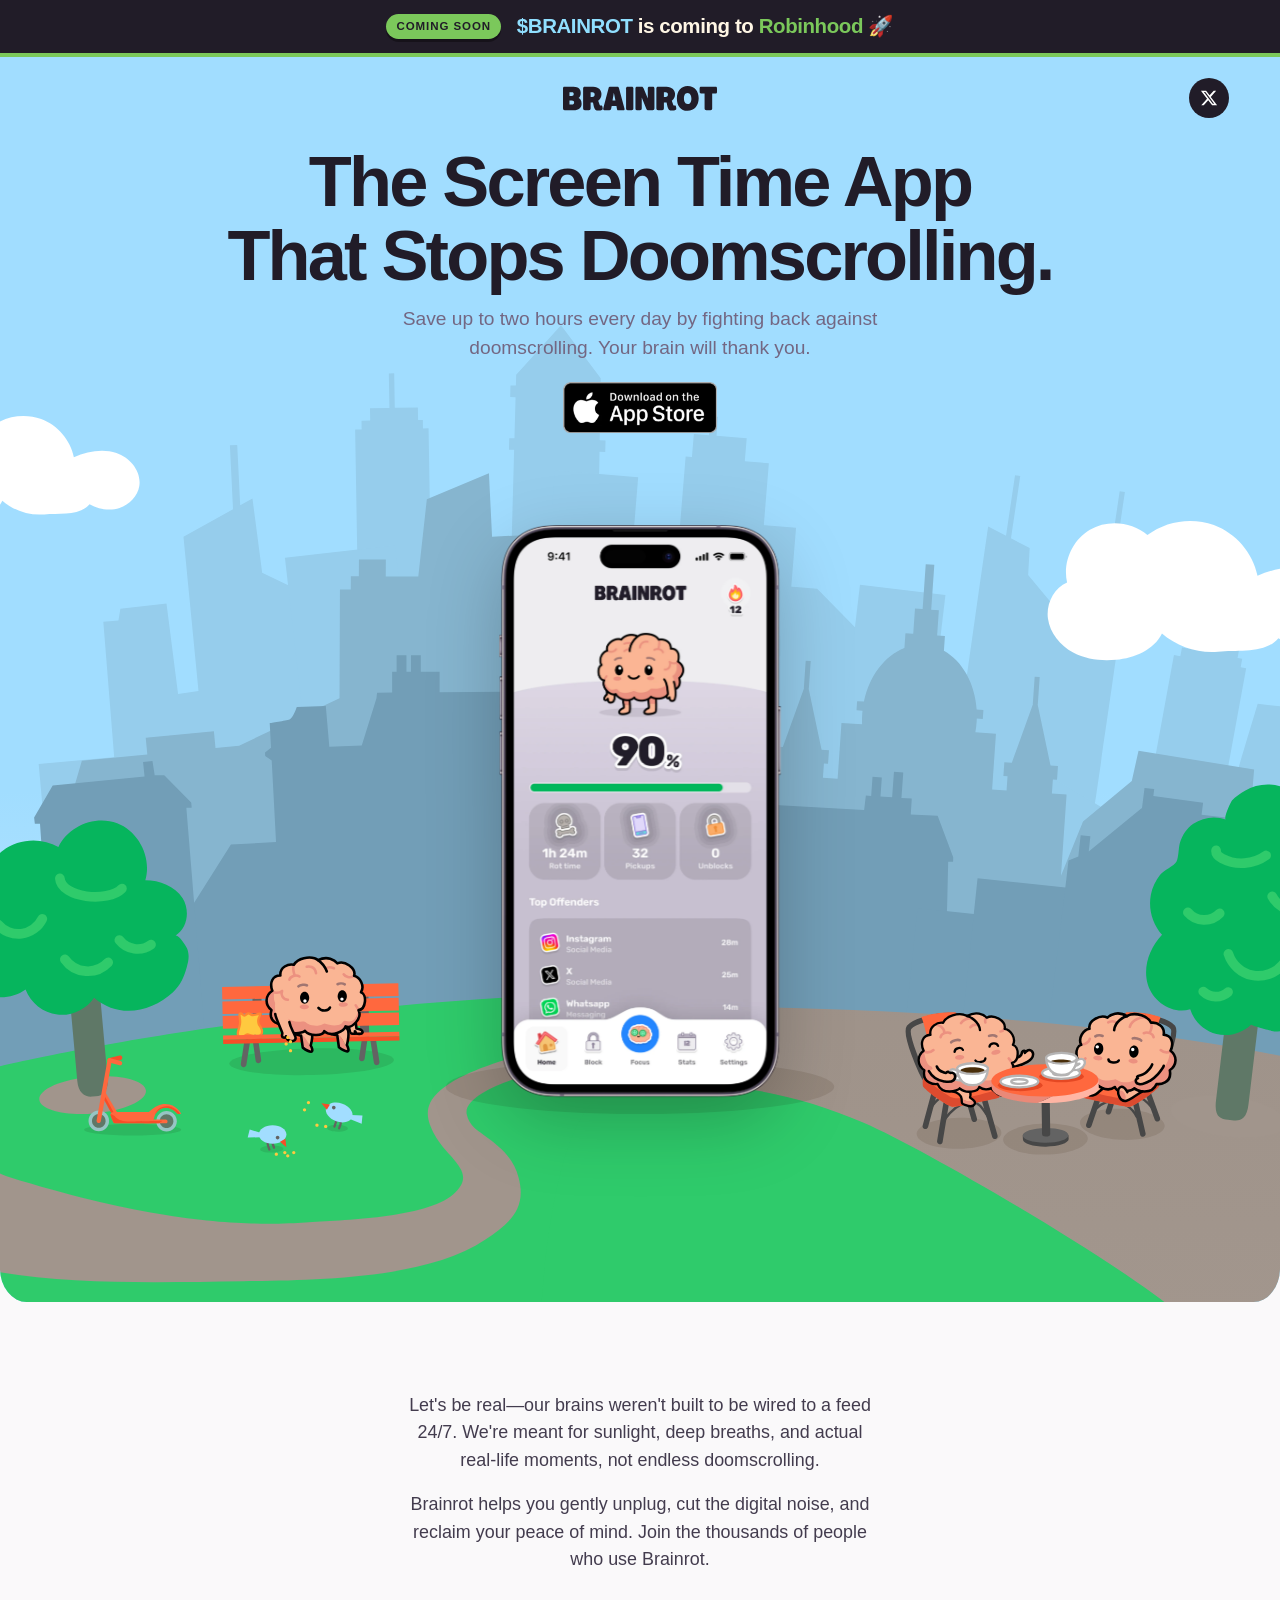
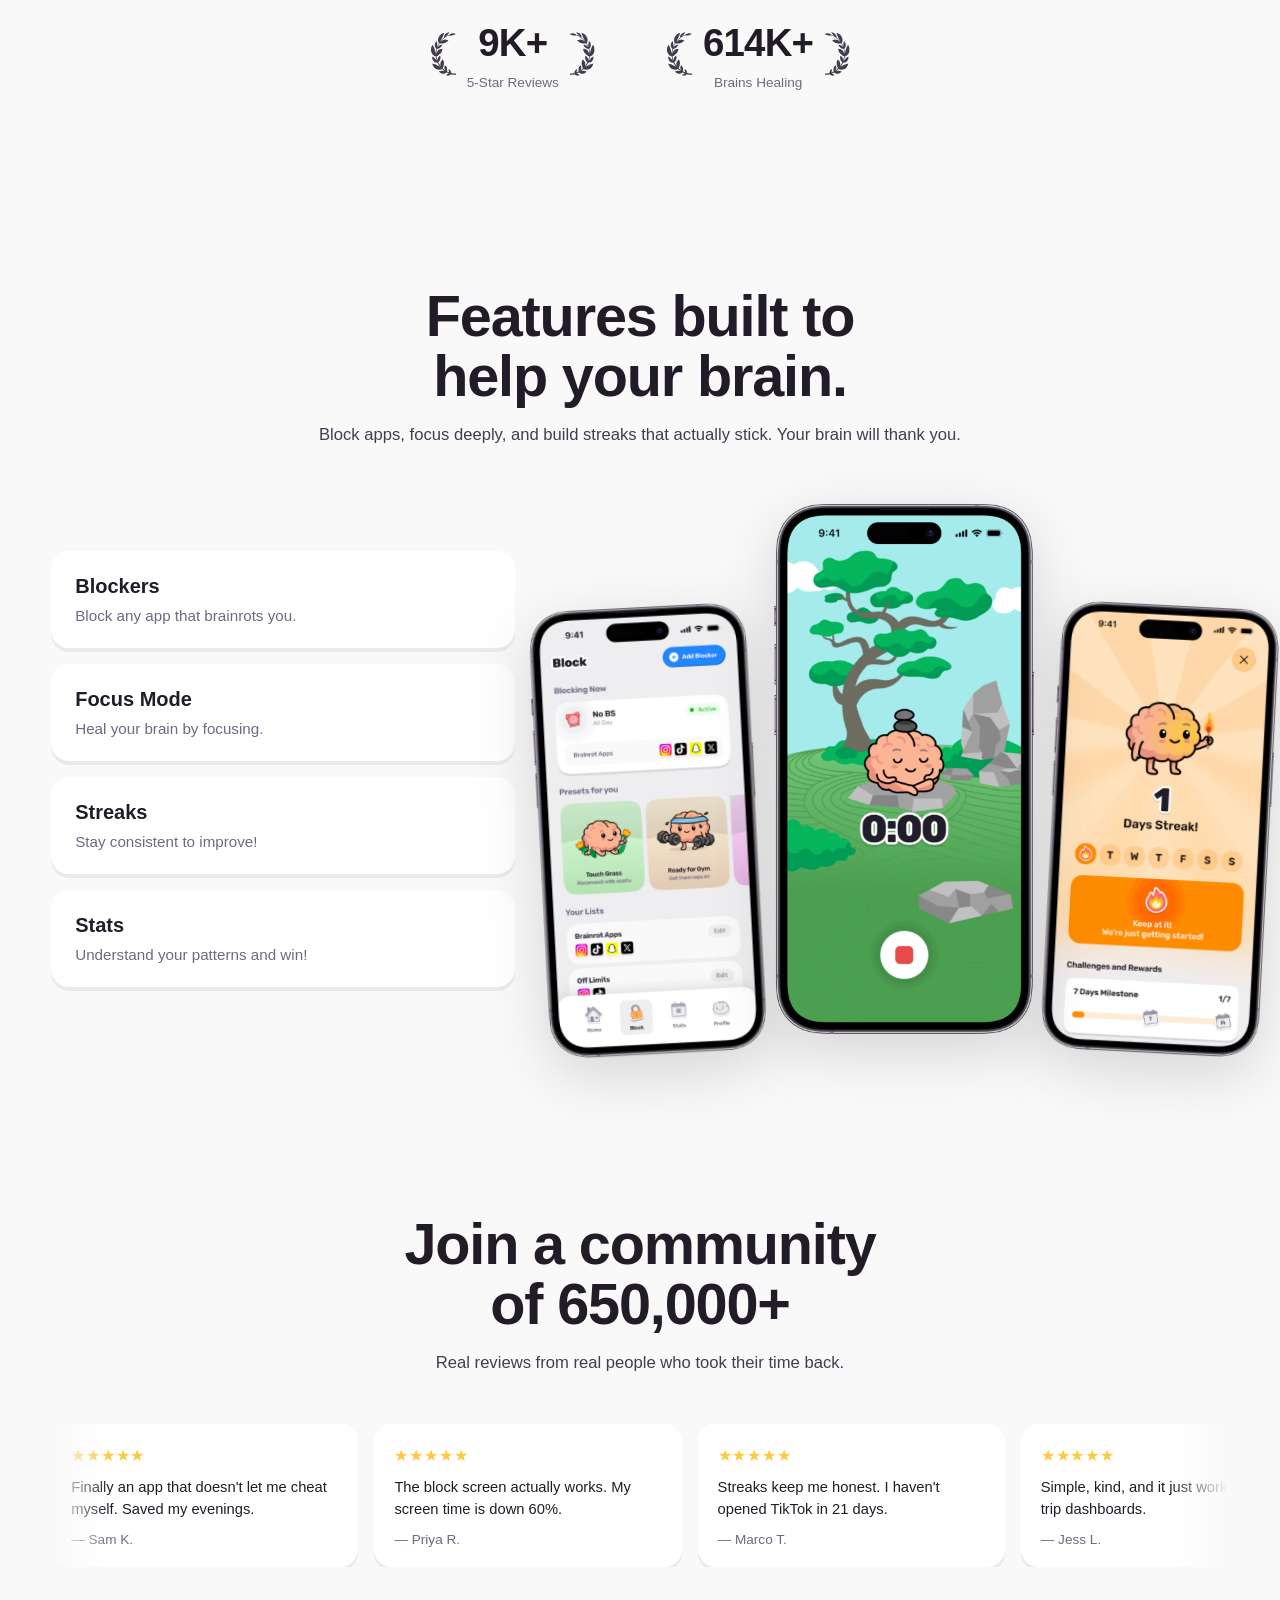
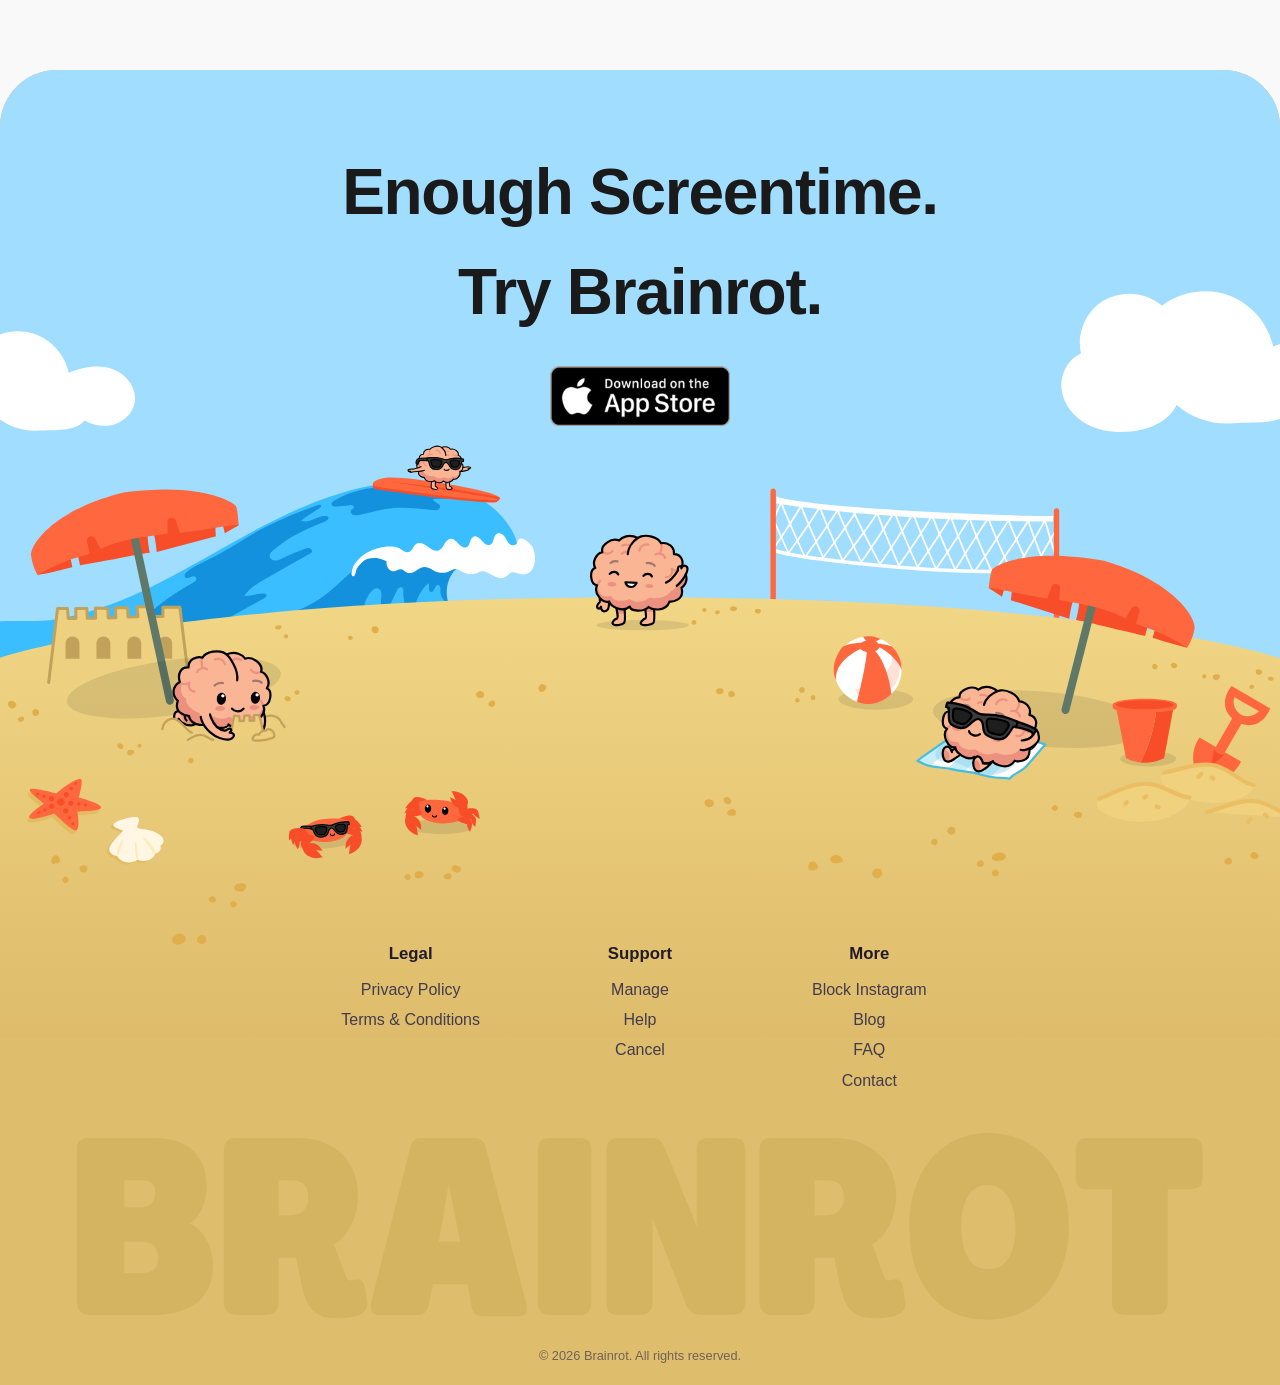
==== commit 28985448: "Update X link to @appbrainrot Co-Authored-By: Claude Opus 5.5 <noreply@anthropic.com>" ====
--- a/index.htm
+++ b/index.htm
@@ -111,7 +111,7 @@
             <a href="index-1.htm" class="brand" aria-label="Brainrot home">
                 <img src="images/brainrot-logo.svg" alt="Brainrot">
             </a>
-            <a href="https://x.com/trybrainrot" class="nav-x" target="_blank" rel="noopener noreferrer" aria-label="Brainrot on X">
+            <a href="https://x.com/appbrainrot" class="nav-x" target="_blank" rel="noopener noreferrer" aria-label="Brainrot on X">
                 <svg viewBox="0 0 24 24" width="18" height="18" aria-hidden="true"><path fill="currentColor" d="M18.244 2.25h3.308l-7.227 8.26 8.502 11.24H16.17l-5.214-6.817L4.99 21.75H1.68l7.73-8.835L1.254 2.25H8.08l4.713 6.231zm-1.161 17.52h1.833L7.084 4.126H5.117z"/></svg>
             </a>
         </nav>
